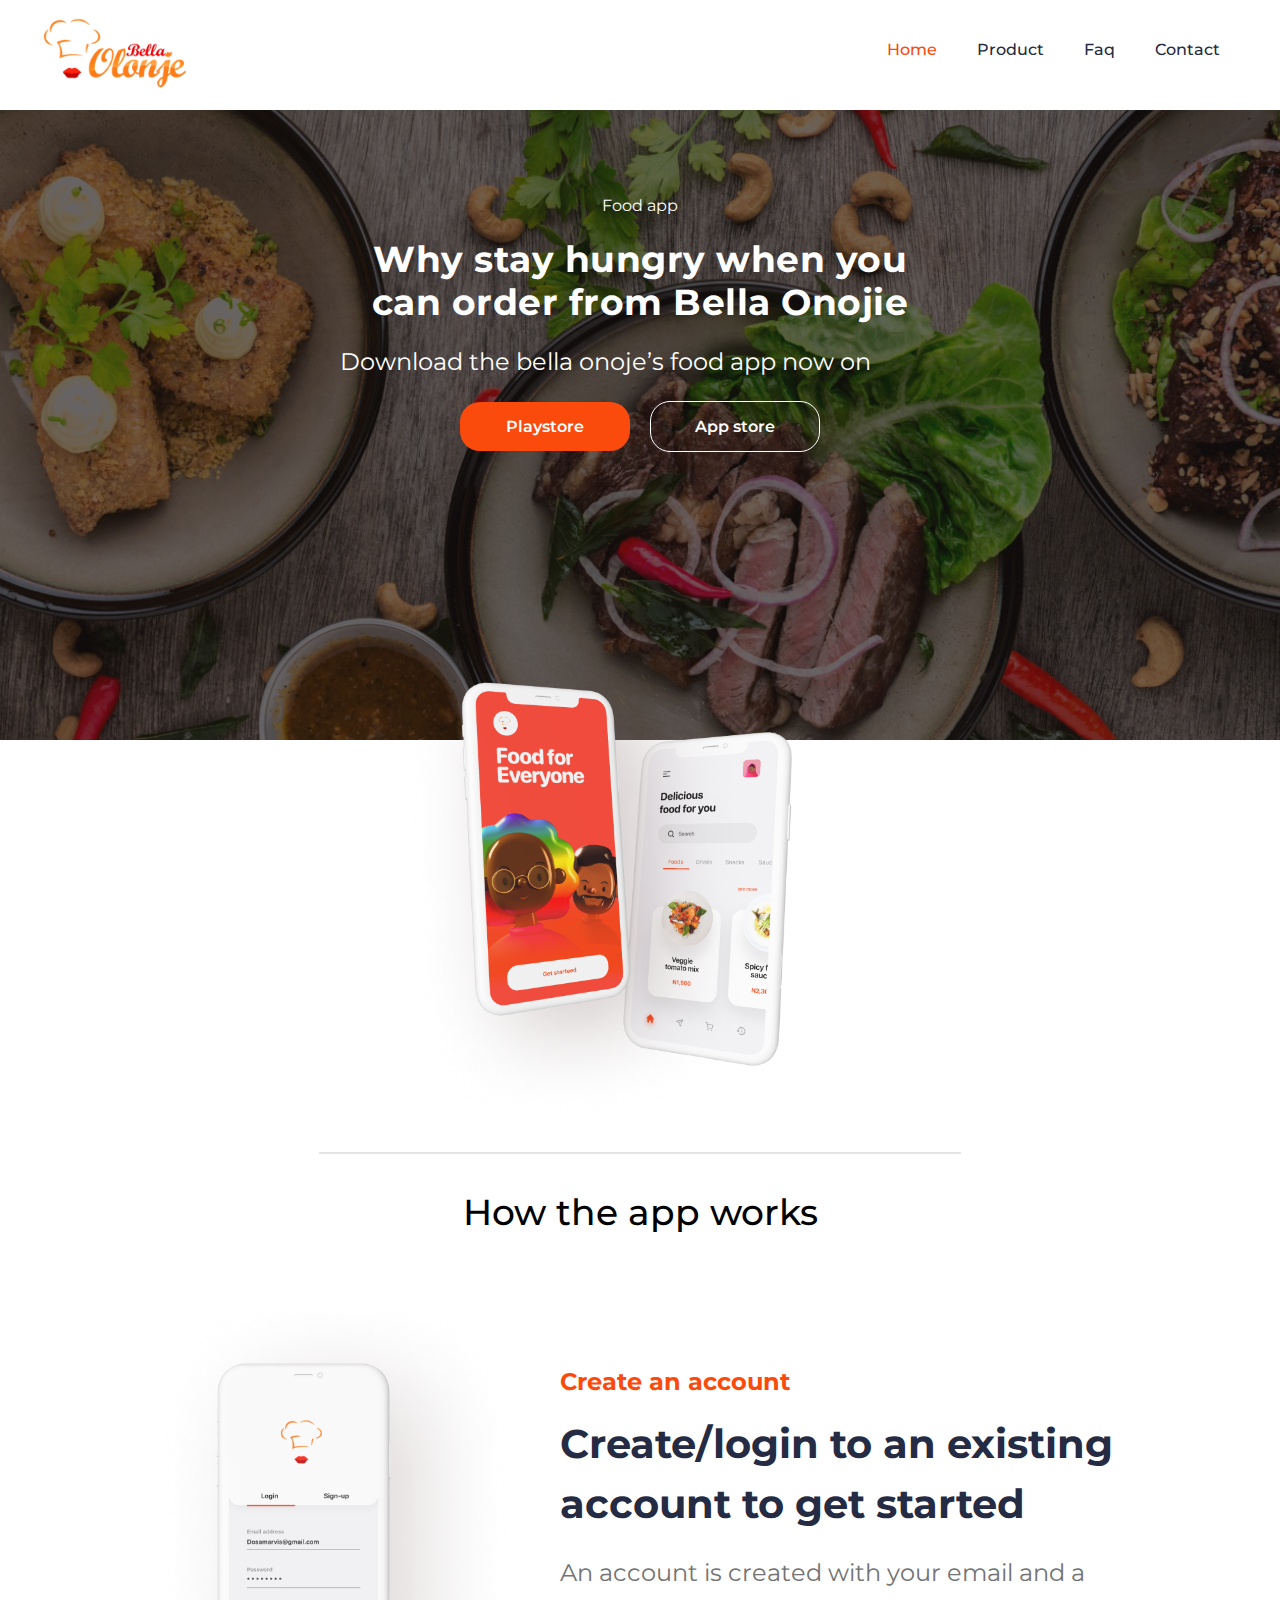
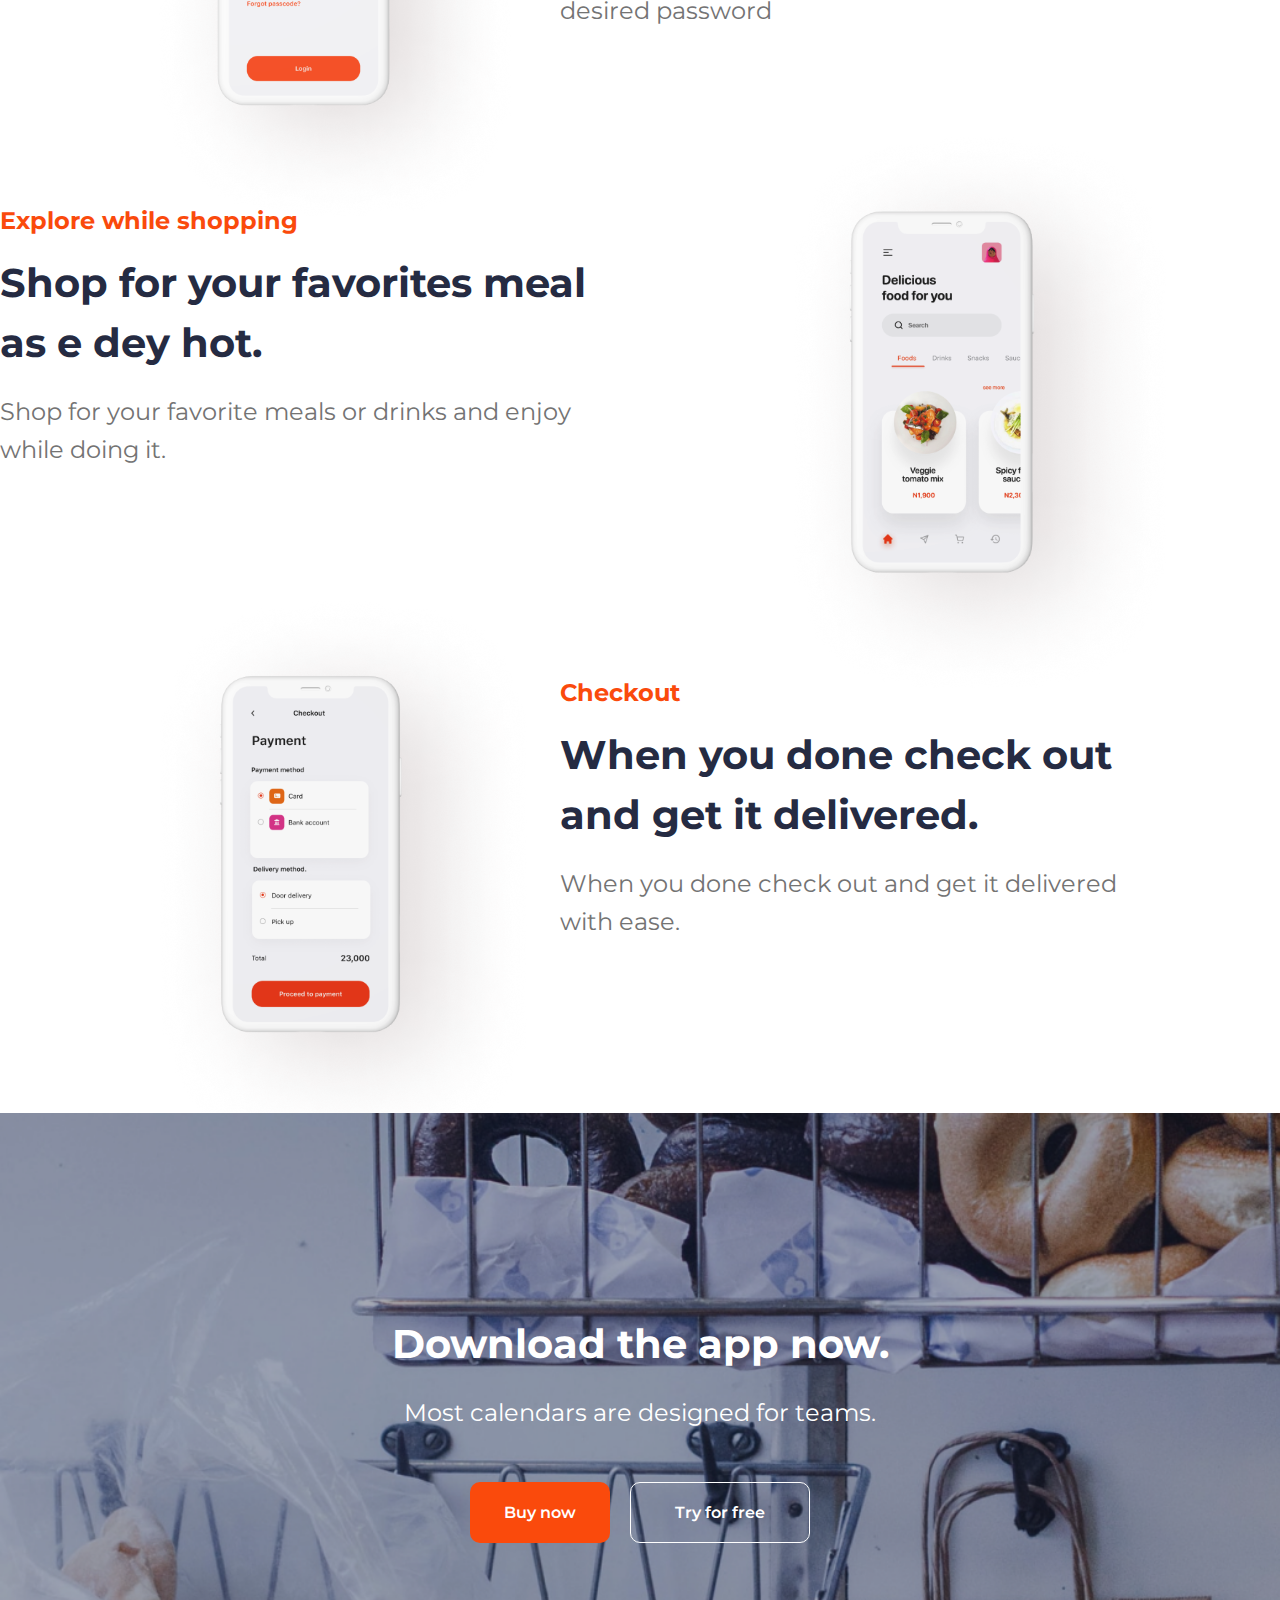
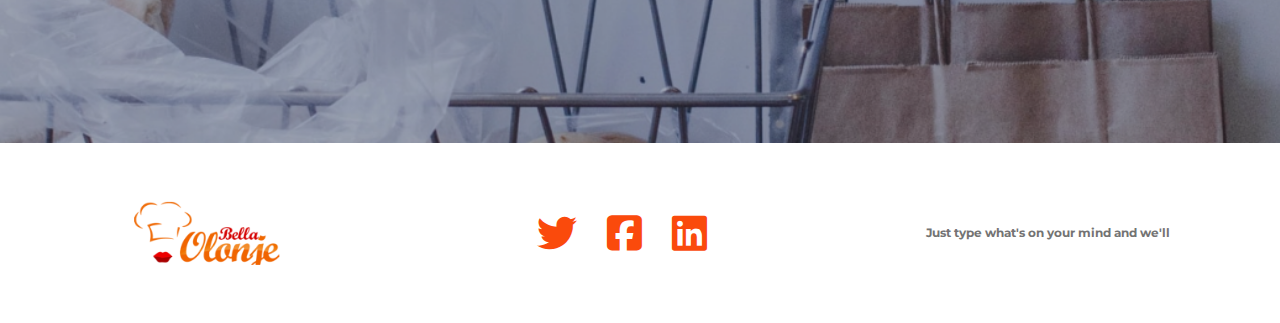
==== index.html @ cfc46d69 "added css and html" ====
<!DOCTYPE html>
<html lang="en">
  <head>
    <meta charset="UTF-8" />
    <meta name="viewport" content="width=device-width, initial-scale=1.0" />
    <title>Bella Onojie-Food for Everyone</title>
    <!-- Font link styles -->
    <link rel="preconnect" href="https://fonts.googleapis.com" />
    <link rel="preconnect" href="https://fonts.gstatic.com" crossorigin />
    <link
      href="https://fonts.googleapis.com/css2?family=Montserrat:ital,wght@0,100..900;1,100..900&family=Open+Sans:wght@300;400;500;600;700;800&display=swap"
      rel="stylesheet"
    />
    <!-- Icon link styles -->
    <link
      rel="stylesheet"
      href="https://cdnjs.cloudflare.com/ajax/libs/font-awesome/6.5.0/css/all.min.css"
    />
    <link rel="stylesheet" href="css/reset.css" />
    <link rel="stylesheet" href="css/main.css" />
  </head>

  <body>
    <div class="container">
      <header>
        <nav class="navbar">
          <img src="images/1_logo.png" alt="logo" class="header-logo" />
          <!-- add checkbox to show or hide the menu -->
          <!-- associated label toggles the checkbox's state -->
          <input type="checkbox" id="clickbox" />
          <label for="clickbox" class="menubtn">
            <i class="fa-solid fa-bars"></i>
          </label>

          <ul class="menu">
            <li><a class="active" href="index.html">Home</a></li>
            <li><a href="#">Product</a></li>
            <li><a href="#">Faq</a></li>
            <li><a href="#">Contact</a></li>
          </ul>
        </nav>
      </header>

      <main>
        <section class="banner-container">
          <div class="bannertext">
            <p class="size1">Food app</p>
            <h1>Why stay hungry when you can order from Bella Onojie</h1>
            <p class="size2">Download the bella onoje’s food app now on</p>
            <div class="button-mobile">
              <button type="button" class="style1">Playstore</button>
              <button type="button" class="style2">App store</button>
            </div>
          </div>
        </section>

        <div class="image-container">
          <img
            src="images/3_group-phone.png"
            alt="Two mobile phone photo showing app screen with get started and menu"
          />
          <!-- <img
            src="images/3_phone-right.png"
            alt="A mobile phone photo showing an app screen with menu"
            class="phoneright"
          /> -->
        </div>

        <hr class="custom-hr" />
        <section class="apps-introduction">
          <p class="size3">How the app works</p>

          <div class="main-content">
            <div class="main-text">
              <h2>Create an account</h2>
              <h3>Create/login to an existing account to get started</h3>
              <p class="size2">
                An account is created with your email and a desired password
              </p>
            </div>
            <div class="main-image">
              <img
                src="images/4_apps-login.png"
                alt="A mobile phone photo showing an login screen"
                class="apps-login"
              />
            </div>
          </div>

          <div class="main-content-1">
            <div class="main-text-1">
              <h2 class="right">Explore while shopping</h2>
              <h3 class="right">Shop for your favorites meal as e dey hot.</h3>
              <p class="size2 right">
                Shop for your favorite meals or drinks and enjoy while doing it.
              </p>
            </div>
            <div class="main-image-1">
              <img
                src="images/5_apps-menu.png"
                alt="A mobile phone photo showing an menu page"
                class="apps-menu"
              />
            </div>
          </div>

          <div class="main-content">
            <div class="main-text">
              <h2>Checkout</h2>
              <h3>When you done check out and get it delivered.</h3>
              <p class="size2">
                When you done check out and get it delivered with ease.
              </p>
            </div>

            <div class="main-image">
              <img
                src="images/6_apps-payment.png"
                alt="A mobile phone photo showing an payment page"
                class="apps-payment"
              />
            </div>
          </div>
        </section>

        <section class="download-apps">
          <div class="download-apps">
            <h3 class="whitefont">Download the app now.</h3>
            <p class="greyfont">Most calendars are designed for teams.</p>

            <div class="button-align">
              <button type="button" class="style3">Buy now</button>
              <button type="button" class="style4">Try for free</button>
            </div>
          </div>
        </section>
      </main>

      <footer class="footer">
        <img
          src="images/8_footer-logo.png"
          alt="footer logo"
          class="footer-logo"
        />
        <div class="icons">
          <i class="fa-brands fa-twitter media-icon"></i>
          <i class="fa-brands fa-square-facebook media-icon"></i>
          <i class="fa-brands fa-linkedin media-icon"></i>
        </div>
        <p class="footertext">Just type what's on your mind and we'll</p>
      </footer>
    </div>
  </body>
</html>
---- css/main.css ----
/*** Global style ***/
.container {
    max-width: 1440px;
    font-family: "Montserrat", sans-serif;
    font-size: 12px;
    margin: auto;
    color: #737373;
}

/* align text and image to center */
p, h1, h2, h3 {
    text-align: center;
}

.apps-login, .apps-menu, .apps-payment {
    display: block;
    margin-top: -5rem;
    margin-bottom: -3rem;
    margin-left: auto;
    margin-right: auto;
    padding-left: 40px;
  }

.header-logo {
    max-width: auto; 
    padding: 20px;
    height: 5rem;
}

/* butter on hover */
.style1:hover,
.style2:hover,
.style3:hover,
.style4:hover {
    background-color: rgb(2, 68, 0);
    transform: scale(1.1) ;
}

/*** style navigation bar ***/
/* hide the menu and display only the menu icon */
nav ul {
    position: fixed;
    top: 120px;
    left: -100%;
    height: 100vh;
    width: 100%;
    display: block;
    text-align: center;
    background:white;
    transition: all 0.2s ease;
  }

nav ul li {
    margin: 40px 0;
  }

nav ul li a {
    font-size: 16px;
    display: block;
    text-decoration: none;
    font-weight: 500;
    color:#252B42;
  }

nav ul li a:hover, 
nav ul li a.active {
color: #FA4A0C;
}

/* scroll the menu out */
#clickbox:checked ~ ul {
    left: 0%;
}

/* change menubtn style to 'X' */
#clickbox:checked ~ .menubtn i:before {
    content: "\f00d";
}

/* menubtn position */
.navbar {
    display: flex;
    justify-content: space-between;
    align-items: center;
    margin-top: 10px;
    margin-right: 20px;
    margin-bottom: 20px;
}

nav .menubtn i {
    display:block;
    color:#737373;
    font-size: 22px;
    cursor: pointer;
  }

#clickbox {
    display:none;
  }

/*** style font ***/
.size1 {
    font-size:16px;
    line-height: 24px;
    padding:20px;
}

.size2 {
    font-size: 24px;
    padding: 20px;
    line-height: 38px;
}

.size3 {
    font-size: 36px;
    color: rgba(0, 0, 0, 1);
    font-weight: 500;
    padding-bottom: 120px;
}

h1 {
    font-size: 36px;
    font-weight: bold;
    line-height: 42.5px;
    color: #252B42;
}


h2 {
    color: #FA4A0C; 
    font-size: 24px;
    font-weight: bold;
    padding: 20px;
}

h3 {
    font-size: 40px;
    font-weight: bold;
    line-height: 60px;
    color: #252B42;

}

/*** style banner button ***/
.style1 {
    background-color: #FA4A0C;
    color: white;
    font-weight: 600;
    border-radius: 20px;
    border: none;
    font-family: "Montserrat";
    font-size: 16px;
    padding:15px 20px;
    width:170px;
}

.style2 {
    background-color: transparent;
    color: #FA4A0C;
    font-weight: 600;
    border-radius: 20px;
    border: 1px solid #FA4A0C;
    font-family: "Montserrat";
    font-size: 16px;
    padding:15px 20px;
    width:170px;
}

.button-mobile {
    display:flex;
    flex-direction: column;
    gap: 10px 0px;
    align-items: center;
}

/* position group image and overlap */
.image-container {
    display: flex;
    justify-content: center;
    margin-top: -5rem;
    margin-left: -3rem;
    max-width: 100%;
  } 

/* custom horizontal rule */
.custom-hr {
    border: 1px solid rgba(228, 228, 228, 1);
    margin-bottom: 40px;
}

/*** style download-apps section ***/
.download-apps {
    background-color: rgba(37, 43, 66, 1);
    height: 550px;
    display: flex;
    flex-direction: column;
    justify-content: center;
    align-items: center;

}

.whitefont {
    font-size: 40px;
    color: white;
    margin: 60px 40px 0px 40px;
}

.greyfont {
    color:rgba(189, 189, 189, 1);
    font-size: 24px;
    line-height: 38px;
    margin: 40px 50px 40px 50px;
}

/* style button in download-apps section */
.style3 {
    background-color: #FA4A0C;
    color: white;
    font-weight: 600;
    border-radius: 10px;
    border: none;
    font-family: "Montserrat";
    font-size: 16px;
    padding: 20px 10px;
    width:140px;
}

.style4 {
    background-color: transparent;
    color: white;
    font-weight: 600;
    border-radius: 10px;
    border: 1px solid white;
    font-family: "Montserrat";
    font-size: 16px;
    padding:20px 20px;
    width:180px;
}

.button-align {
    display: flex;
    justify-content: center;
    gap:20px;
}

/*** style footer ***/
footer {
    height: 120px;
}

.footer-logo {
    display: none;
}

.media-icon {
    color:#FA4A0C; 
    font-size: 40px;
    text-align: center;
}

.icons {
    display: flex;
    justify-content: center;
    gap:30px;
    margin: 80px 0 20px 0;
}

.footertext {
    font-weight: bold;
}

/***********************************************************/
/*** iPad & Desktop style - 820px above***/
@media screen and (min-width: 415px) {

/* style the navigation menu */
nav {
    height: 80px;
    display: flex;
    align-items: center;
    justify-content: space-between;
    padding: 0px 20px 0px 20px; 
}

/* override value in mobile version */
nav ul {
    position: static; 
    top: auto; 
    left: auto; 
    height: auto; 
    width: auto;
    display: flex;
    list-style:none;
    align-items: center;
}
  
nav ul li a {
    color:#252B42;
    text-decoration: none;
    font-size: 16px;
    font-weight: 500; 
    padding: 0px 20px;
}
  
nav ul li a:hover, 
nav ul li a.active {
    color: #FA4A0C;
}

/* hide menu icon in ipad & desktop */
nav .menubtn i {
    display:none;
}
  
#clickbox {
    display:none;
}

/*** style banner-section ***/
/* add banner */
.banner-container {
    background: url(../images/2_header-banner.png);
    background-size: cover;
    position: relative;
    width:100%;
    height: 70vh;
    color: white;
    display: flex;
    flex-direction: column;
    justify-content: center;
    align-items: center;
    z-index: 1;
}

/* change font color */
.banner-container h1 {
    color: white;
    max-width: 600px;
    letter-spacing:0.5px;
}

.style2 {
    color: white;
    border: 1px solid white;
}

/* rise banner text */
.bannertext{
    position: absolute;
    top:4rem;
}

/* change button position */
.button-mobile {
    display: flex;
    flex-direction: row;
    justify-content: center;
    gap:20px;
}

/*** rise image-container to overlap the banner ***/
.image-container {
    margin-top:-10rem;
    position: relative;
    z-index:99;
}

.custom-hr {
    width:50%
}

/*** style main-content ***/
/* style the 1st & 3rd part of main content */
.main-content {
    display: grid;
    grid-template-columns: 1fr 1fr;
    grid-template-areas:
    'image text'
}

.main-text{
    grid-area: text;
    margin-left:-5rem;
}

.main-image {
    grid-area: image;
}

.size2 {
    padding-left: 0px;
    text-align: left;
    max-width: 600px;;
}

h2, h3 {
    text-align: left;
    padding-left: 0px;
    max-width: 600px;;
}

/* style the 2nd part of main content */
.main-content-1 {
    display: grid;
    grid-template-columns: 1fr 1fr;
    grid-template-areas:
    'text image'
}

.main-text-1{
    grid-area: text;
    margin-right:-5rem;
}

.main-image-1 {
    grid-area: image;
}

/*** style download-apps section ***/
/* add section background */
.download-apps {
    background: url(../images/7_footer-banner.png);
    background-size: cover;
    position: relative;
    width:100%;
    height: 70vh;
    color: white;
    display: flex;
    flex-direction: column;
    justify-content: center;
    align-items: center;
}

/* adjust position and color */
.whitefont {
    margin: 0px 40px 0px 40px;
}

.greyfont {
    color:white;
    margin: 20px 50px 50px 50px;
}

/*** style footer ***/
/* show logo */
.footer-logo {
    display: block;
    padding: 0px 20px 0px 20px;
    height: 4rem;

}

.footer {
    height:180px;
    display: flex;
    flex-direction: row;
    justify-content: space-around;
    align-items: center;
}

.icons {
    margin: 0;
}

}
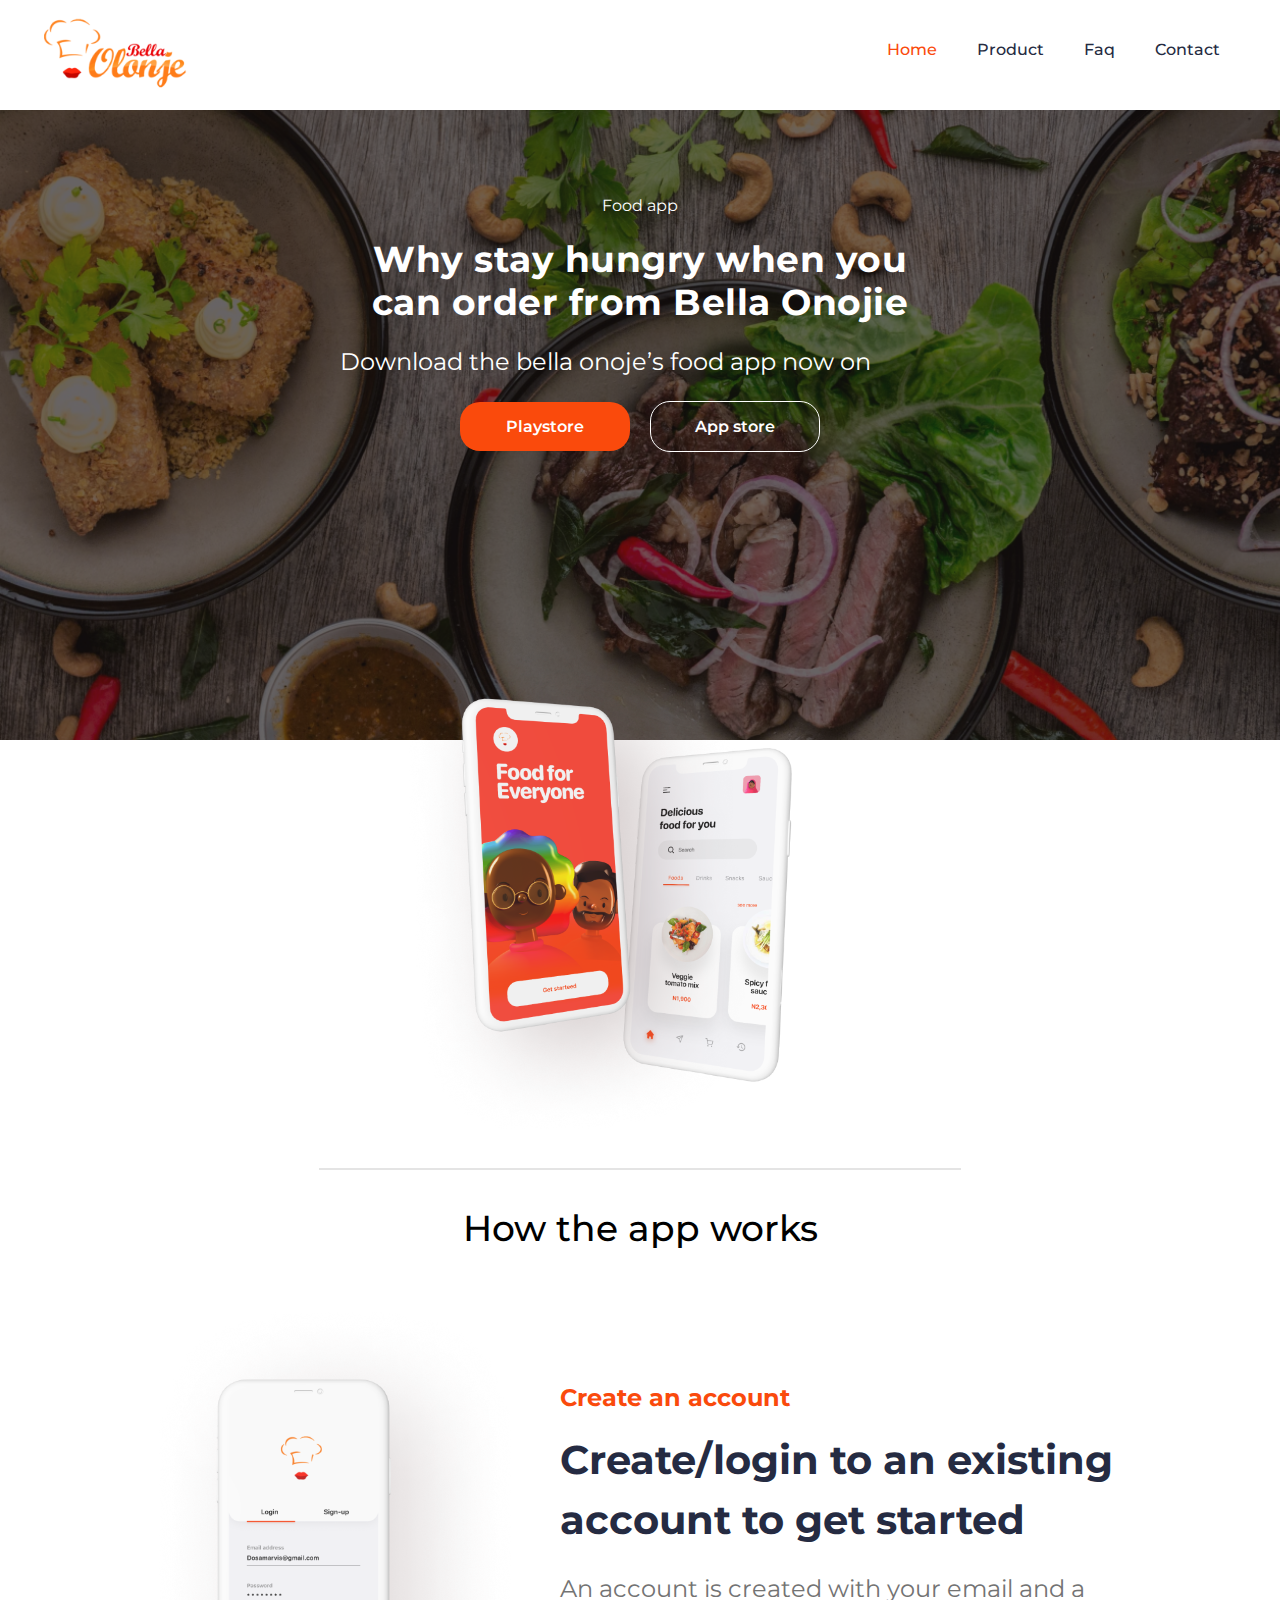
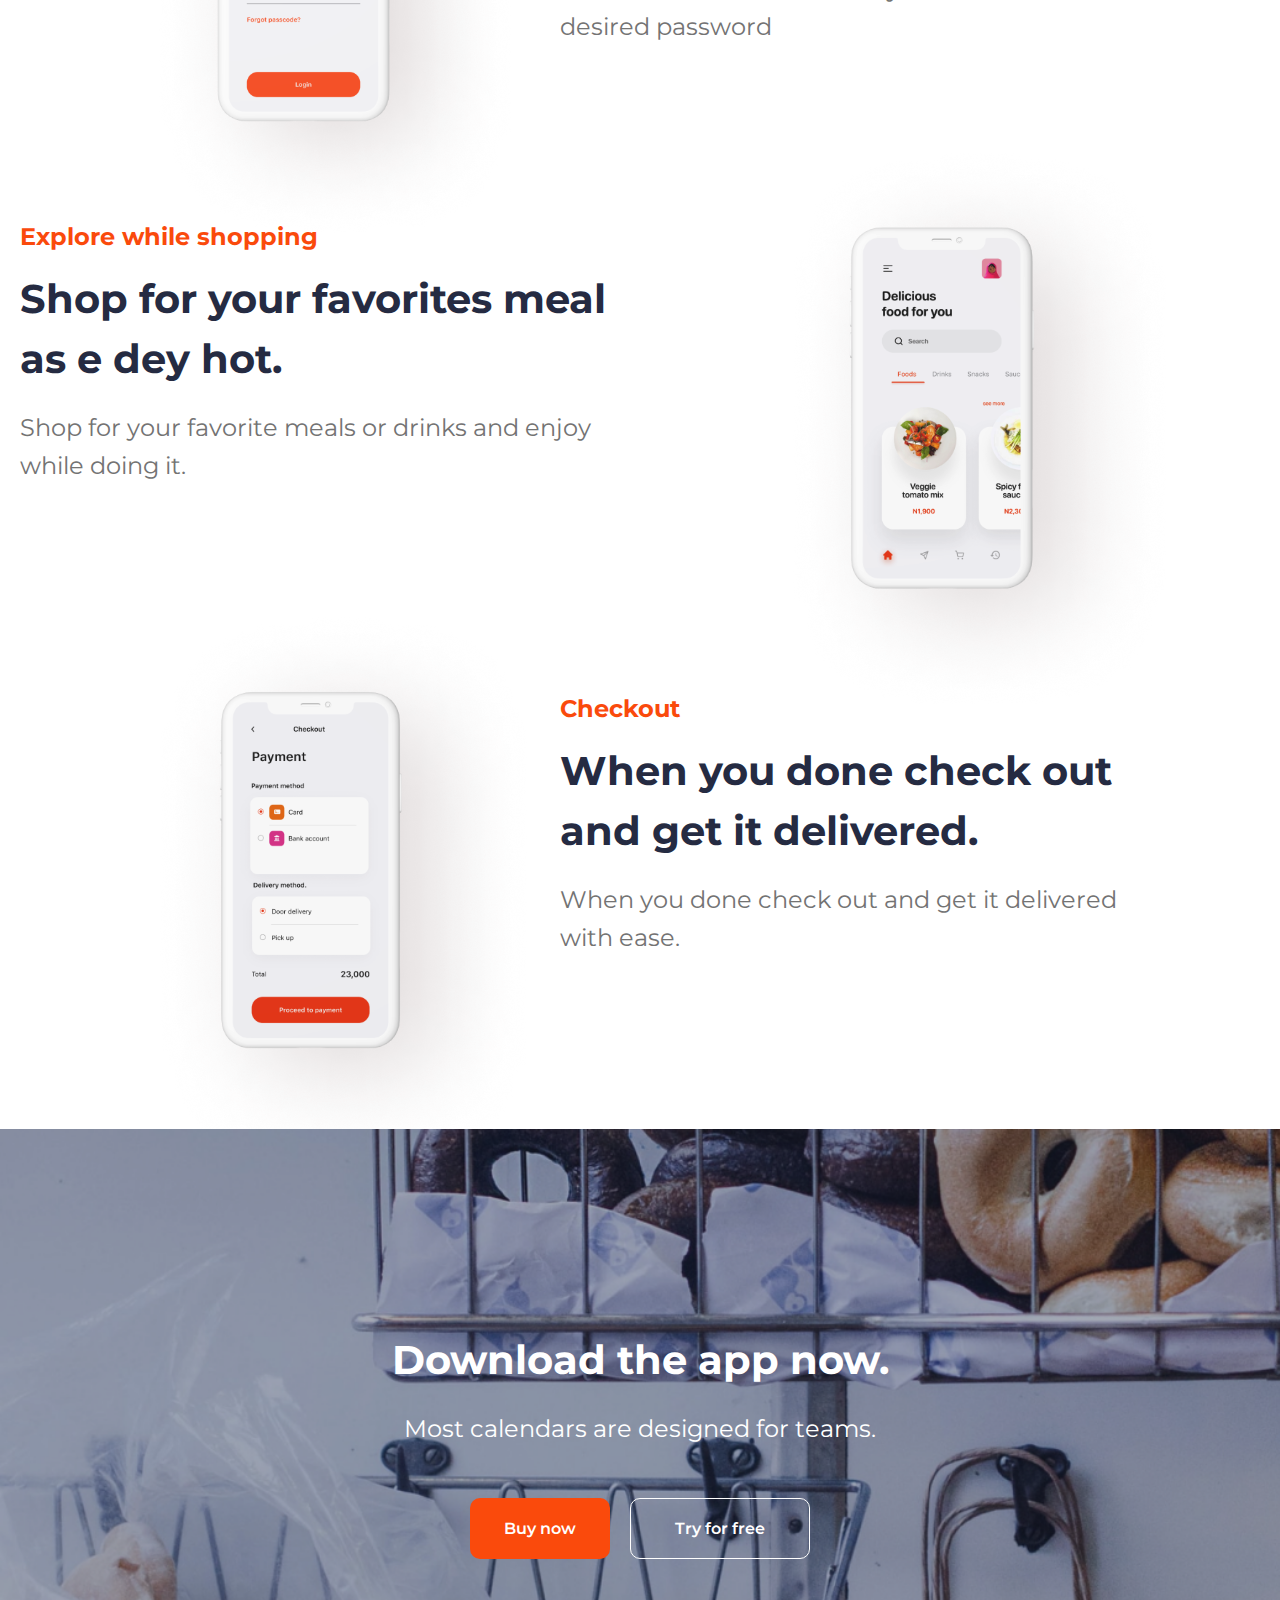
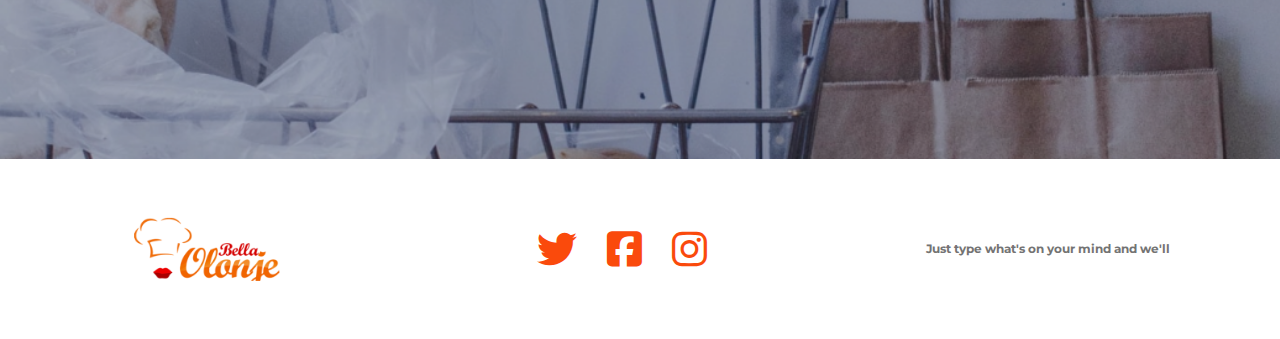
==== commit d49495d9: "added changes" ====
--- a/index.html
+++ b/index.html
@@ -34,14 +34,15 @@
 
           <ul class="menu">
             <li><a class="active" href="index.html">Home</a></li>
-            <li><a href="#">Product</a></li>
+            <li><a href="product.html">Product</a></li>
             <li><a href="#">Faq</a></li>
-            <li><a href="#">Contact</a></li>
+            <li><a href="contact.html">Contact</a></li>
           </ul>
         </nav>
       </header>
 
       <main>
+        <!-- section 1 - banner container -->
         <section class="banner-container">
           <div class="bannertext">
             <p class="size1">Food app</p>
@@ -57,7 +58,7 @@
         <div class="image-container">
           <img
             src="images/3_group-phone.png"
-            alt="Two mobile phone photo showing app screen with get started and menu"
+            alt="Two mobile apps screen with get started and menu pages"
           />
           <!-- <img
             src="images/3_phone-right.png"
@@ -67,6 +68,7 @@
         </div>
 
         <hr class="custom-hr" />
+        <!-- section 2 - apps introduction -->
         <section class="apps-introduction">
           <p class="size3">How the app works</p>
 
@@ -81,7 +83,7 @@
             <div class="main-image">
               <img
                 src="images/4_apps-login.png"
-                alt="A mobile phone photo showing an login screen"
+                alt="A mobile apps screen with login screen"
                 class="apps-login"
               />
             </div>
@@ -98,7 +100,7 @@
             <div class="main-image-1">
               <img
                 src="images/5_apps-menu.png"
-                alt="A mobile phone photo showing an menu page"
+                alt="A mobile apps screen with menu page"
                 class="apps-menu"
               />
             </div>
@@ -116,13 +118,14 @@
             <div class="main-image">
               <img
                 src="images/6_apps-payment.png"
-                alt="A mobile phone photo showing an payment page"
+                alt="A mobile apps screen with payment page"
                 class="apps-payment"
               />
             </div>
           </div>
         </section>
 
+        <!-- section 3 - download apps -->
         <section class="download-apps">
           <div class="download-apps">
             <h3 class="whitefont">Download the app now.</h3>
@@ -145,7 +148,7 @@
         <div class="icons">
           <i class="fa-brands fa-twitter media-icon"></i>
           <i class="fa-brands fa-square-facebook media-icon"></i>
-          <i class="fa-brands fa-linkedin media-icon"></i>
+          <i class="fa-brands fa-instagram media-icon"></i>
         </div>
         <p class="footertext">Just type what's on your mind and we'll</p>
       </footer>
--- a/css/main.css
+++ b/css/main.css
@@ -22,7 +22,7 @@
   }
 
 .header-logo {
-    max-width: auto; 
+    max-width: 100%; 
     padding: 20px;
     height: 5rem;
 }
@@ -269,8 +269,11 @@
     font-weight: bold;
 }
 
-/***********************************************************/
+
+
+/**********************************************************************/
 /*** iPad & Desktop style - 820px above***/
+/**********************************************************************/
 @media screen and (min-width: 415px) {
 
 /* style the navigation menu */
@@ -360,7 +363,7 @@
 
 /*** rise image-container to overlap the banner ***/
 .image-container {
-    margin-top:-10rem;
+    margin-top:-9rem;
     position: relative;
     z-index:99;
 }
@@ -410,11 +413,15 @@
 .main-text-1{
     grid-area: text;
     margin-right:-5rem;
+    padding-left: 20px;
 }
 
 .main-image-1 {
     grid-area: image;
 }
+
+
+
 
 /*** style download-apps section ***/
 /* add section background */
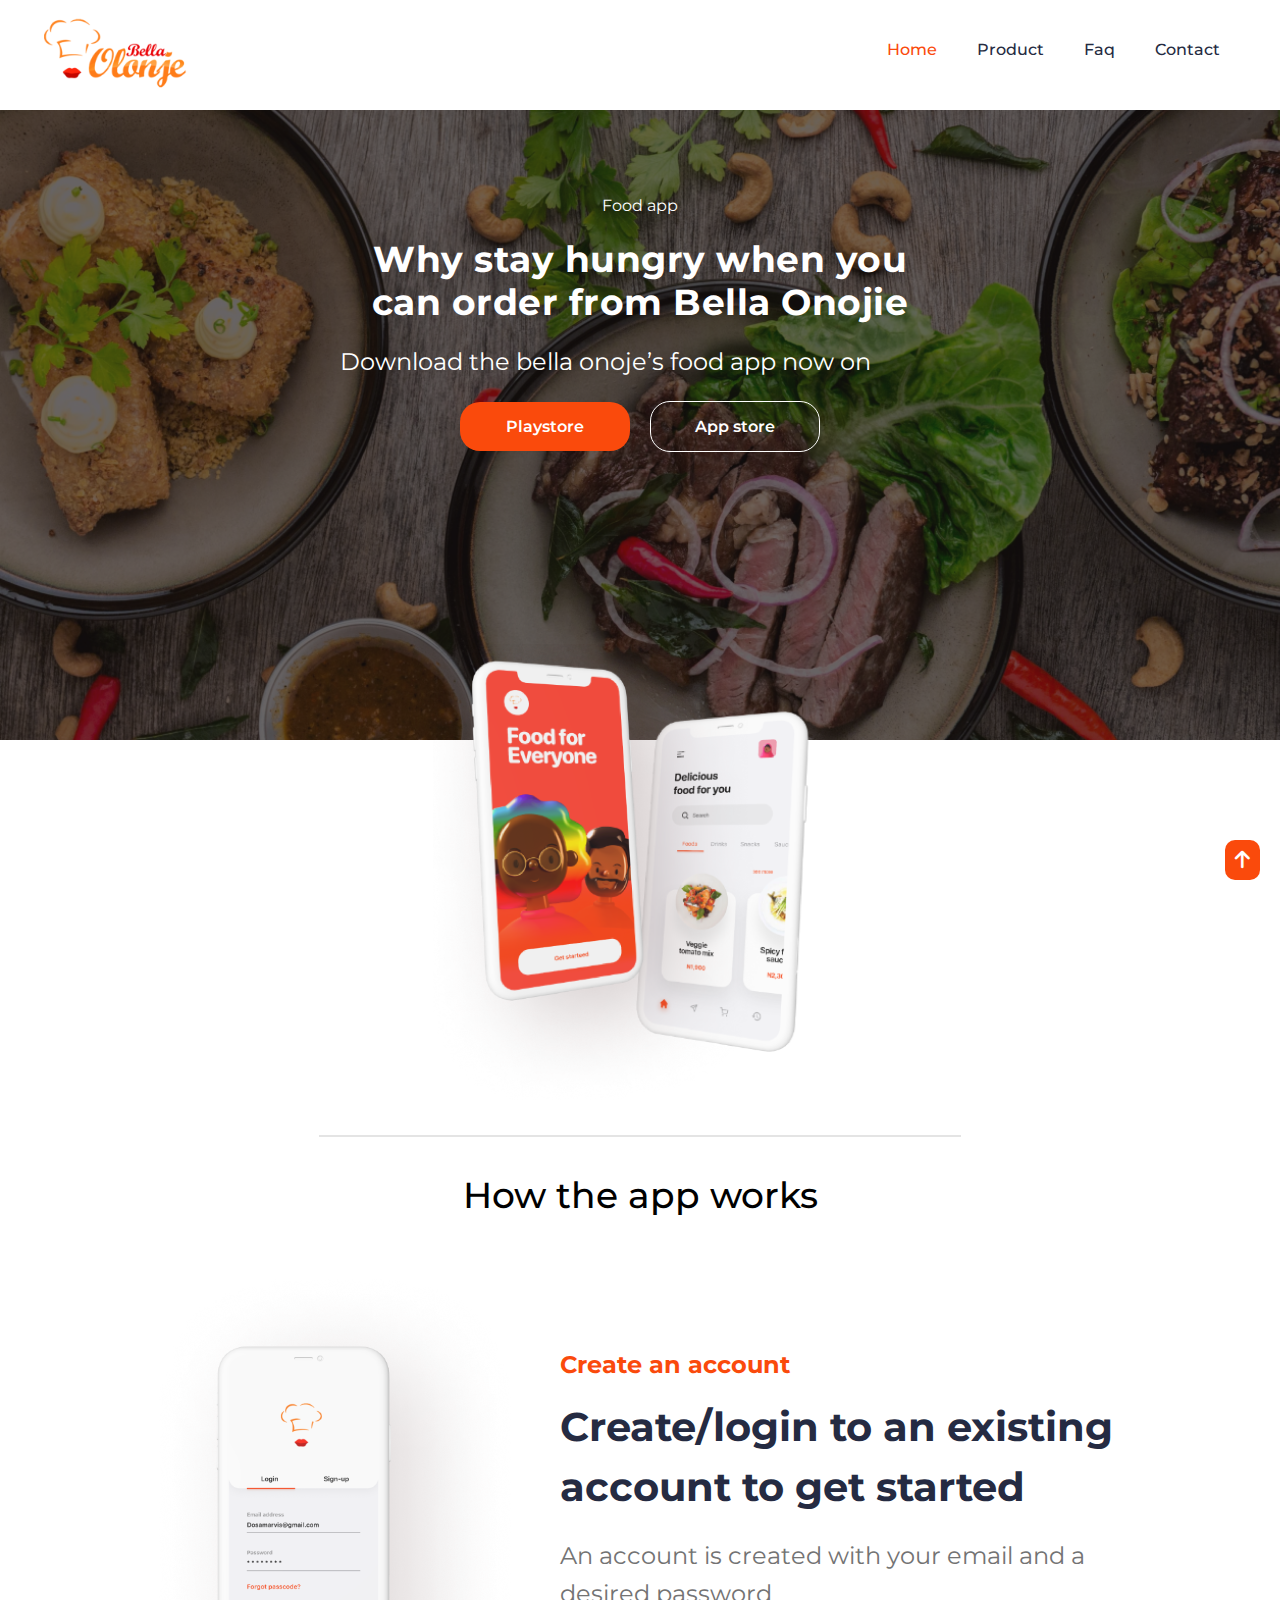
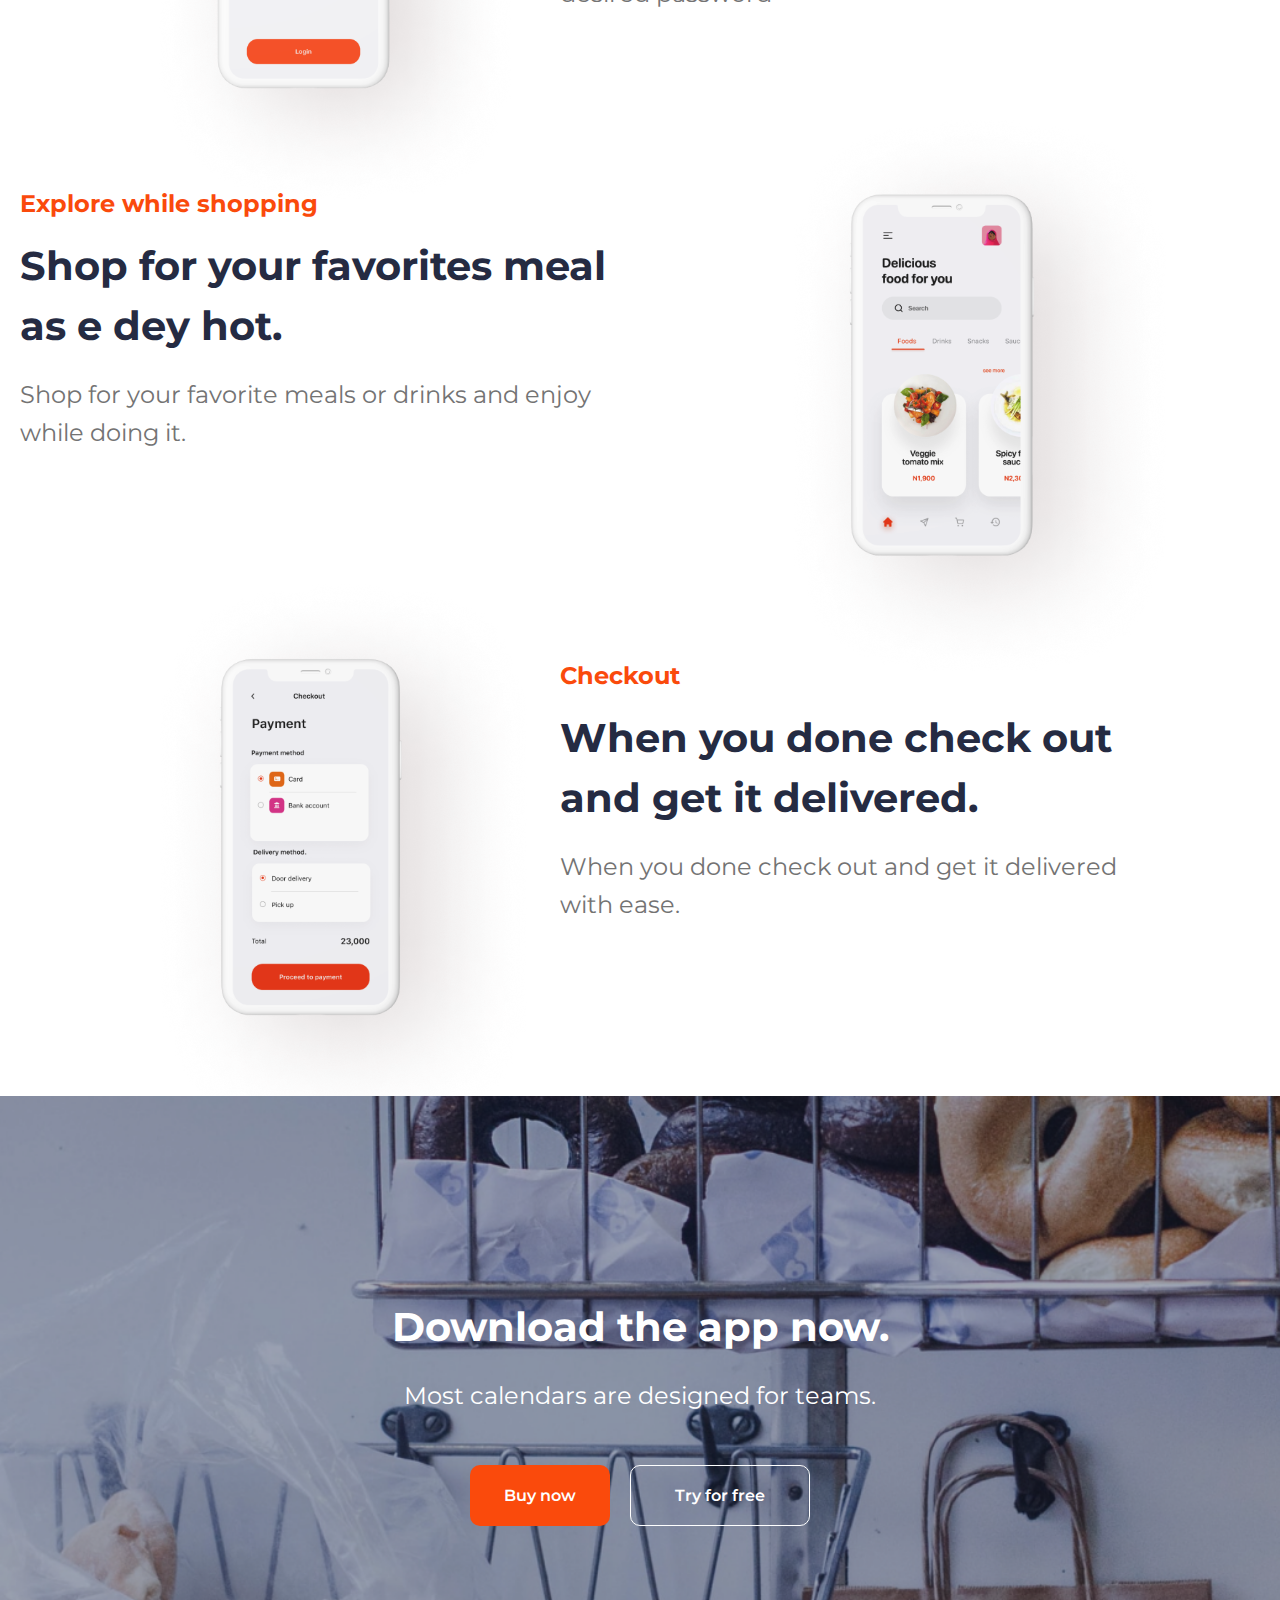
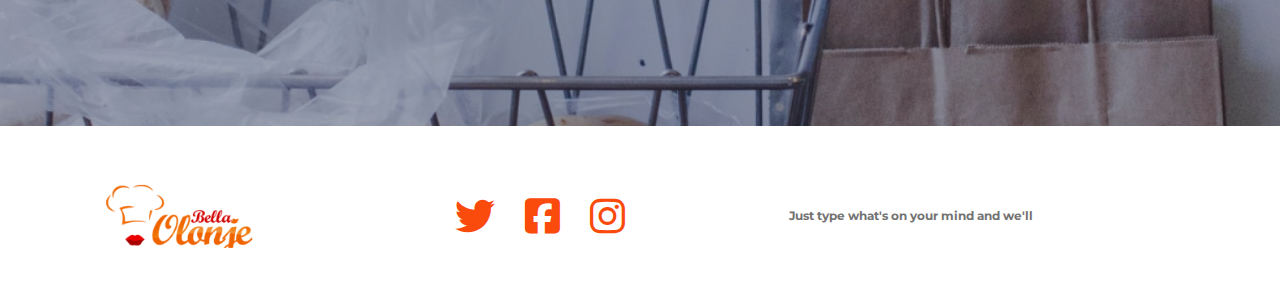
==== commit 78396783: "added skip-links" ====
--- a/index.html
+++ b/index.html
@@ -21,10 +21,20 @@
   </head>
 
   <body>
-    <div class="container">
-      <header>
-        <nav class="navbar">
-          <img src="images/1_logo.png" alt="logo" class="header-logo" />
+    <div class="container" id="top">
+      <!-- add skip link -->
+      <ul role="list" class="skip-links">
+        <li><a href="#main-nav">Skip to main nav</a></li>
+        <li><a href="#main-content">Skip to main content</a></li>
+      </ul>
+      <header role="banner">
+        <nav role="navigation" class="navbar" id="main-nav">
+          <img
+            role="img"
+            src="images/1_logo.png"
+            alt="logo"
+            class="header-logo"
+          />
           <!-- add checkbox to show or hide the menu -->
           <!-- associated label toggles the checkbox's state -->
           <input type="checkbox" id="clickbox" />
@@ -32,7 +42,7 @@
             <i class="fa-solid fa-bars"></i>
           </label>
 
-          <ul class="menu">
+          <ul role="menubar" class="menu">
             <li><a class="active" href="index.html">Home</a></li>
             <li><a href="product.html">Product</a></li>
             <li><a href="#">Faq</a></li>
@@ -41,22 +51,29 @@
         </nav>
       </header>
 
-      <main>
+      <main role="main" id="main-content">
         <!-- section 1 - banner container -->
-        <section class="banner-container">
+        <section role="region" class="banner-container">
           <div class="bannertext">
             <p class="size1">Food app</p>
-            <h1>Why stay hungry when you can order from Bella Onojie</h1>
+            <h1 role="heading" aria-level="1">
+              Why stay hungry when you can order from Bella Onojie
+            </h1>
             <p class="size2">Download the bella onoje’s food app now on</p>
             <div class="button-mobile">
-              <button type="button" class="style1">Playstore</button>
-              <button type="button" class="style2">App store</button>
+              <button type="button" class="style1" role="button">
+                Playstore
+              </button>
+              <button type="button" class="style2" role="button">
+                App store
+              </button>
             </div>
           </div>
         </section>
 
         <div class="image-container">
           <img
+            role="img"
             src="images/3_group-phone.png"
             alt="Two mobile apps screen with get started and menu pages"
           />
@@ -69,19 +86,22 @@
 
         <hr class="custom-hr" />
         <!-- section 2 - apps introduction -->
-        <section class="apps-introduction">
+        <section role="complementary" class="apps-introduction">
           <p class="size3">How the app works</p>
 
           <div class="main-content">
             <div class="main-text">
-              <h2>Create an account</h2>
-              <h3>Create/login to an existing account to get started</h3>
+              <h2 role="heading" aria-level="2">Create an account</h2>
+              <h3 role="heading" aria-level="3">
+                Create/login to an existing account to get started
+              </h3>
               <p class="size2">
                 An account is created with your email and a desired password
               </p>
             </div>
             <div class="main-image">
               <img
+                role="img"
                 src="images/4_apps-login.png"
                 alt="A mobile apps screen with login screen"
                 class="apps-login"
@@ -91,14 +111,19 @@
 
           <div class="main-content-1">
             <div class="main-text-1">
-              <h2 class="right">Explore while shopping</h2>
-              <h3 class="right">Shop for your favorites meal as e dey hot.</h3>
+              <h2 role="heading" aria-level="2" class="right">
+                Explore while shopping
+              </h2>
+              <h3 role="heading" aria-level="3" class="right">
+                Shop for your favorites meal as e dey hot.
+              </h3>
               <p class="size2 right">
                 Shop for your favorite meals or drinks and enjoy while doing it.
               </p>
             </div>
             <div class="main-image-1">
               <img
+                role="img"
                 src="images/5_apps-menu.png"
                 alt="A mobile apps screen with menu page"
                 class="apps-menu"
@@ -108,8 +133,10 @@
 
           <div class="main-content">
             <div class="main-text">
-              <h2>Checkout</h2>
-              <h3>When you done check out and get it delivered.</h3>
+              <h2 role="heading" aria-level="2">Checkout</h2>
+              <h3 role="heading" aria-level="3">
+                When you done check out and get it delivered.
+              </h3>
               <p class="size2">
                 When you done check out and get it delivered with ease.
               </p>
@@ -117,6 +144,7 @@
 
             <div class="main-image">
               <img
+                role="img"
                 src="images/6_apps-payment.png"
                 alt="A mobile apps screen with payment page"
                 class="apps-payment"
@@ -126,21 +154,26 @@
         </section>
 
         <!-- section 3 - download apps -->
-        <section class="download-apps">
+        <section role="complementary" class="download-apps">
           <div class="download-apps">
             <h3 class="whitefont">Download the app now.</h3>
             <p class="greyfont">Most calendars are designed for teams.</p>
 
             <div class="button-align">
-              <button type="button" class="style3">Buy now</button>
-              <button type="button" class="style4">Try for free</button>
+              <button type="button" class="style3" role="button">
+                Buy now
+              </button>
+              <button type="button" class="style4" role="button">
+                Try for free
+              </button>
             </div>
           </div>
         </section>
       </main>
 
-      <footer class="footer">
+      <footer role="contentinfo" class="footer">
         <img
+          role="img"
           src="images/8_footer-logo.png"
           alt="footer logo"
           class="footer-logo"
@@ -151,6 +184,7 @@
           <i class="fa-brands fa-instagram media-icon"></i>
         </div>
         <p class="footertext">Just type what's on your mind and we'll</p>
+        <a href="#top"><i class="fa-solid fa-arrow-up"></i></a>
       </footer>
     </div>
   </body>
--- a/css/main.css
+++ b/css/main.css
@@ -6,6 +6,42 @@
     margin: auto;
     color: #737373;
 }
+
+/* Fix contrast */
+
+a:focus{
+    outline: 5px solid black;
+  }
+   
+button:focus {
+    outline: 5px solid white;
+  }
+
+textarea:focus, input:focus {
+    outline: 3px solid blue;
+}
+
+/* style skip links */
+.skip-links{
+    list-style: none;
+    margin: 0;
+    padding: 0;
+  }
+
+  .skip-links a{
+    position: absolute;
+    top: -5em;
+    background-color: #FA4A0C;
+    color:white;
+    padding: 1em 1em;
+    font-weight: bold;
+    font-size: 16px;
+  }
+  
+  .skip-links a:focus{
+    top: 0;
+  }
+
 
 /* align text and image to center */
 p, h1, h2, h3 {
@@ -166,6 +202,11 @@
     width:170px;
 }
 
+.style2:hover {
+    color: white;
+    border: 1px solid white;
+}
+
 .button-mobile {
     display:flex;
     flex-direction: column;
@@ -177,8 +218,9 @@
 .image-container {
     display: flex;
     justify-content: center;
-    margin-top: -5rem;
-    margin-left: -3rem;
+    margin-top: 0;
+    /* margin-top: -6rem*/
+    /* margin-left: -3rem; */
     max-width: 100%;
   } 
 
@@ -256,6 +298,7 @@
     color:#FA4A0C; 
     font-size: 40px;
     text-align: center;
+    cursor: pointer;
 }
 
 .icons {
@@ -269,6 +312,23 @@
     font-weight: bold;
 }
 
+/* style back to top logo */
+.fa-arrow-up {
+    position: fixed;
+    bottom: 20px; 
+    right: 20px; 
+    color: white;
+    font-size: 20px;
+
+    background-color:#FA4A0C;
+    padding: 10px;
+    border-radius: 10px; 
+    cursor: pointer;
+}
+
+.fa-arrow-up:hover {
+    transform: scale(1.2);
+}
 
 
 /**********************************************************************/
@@ -363,7 +423,7 @@
 
 /*** rise image-container to overlap the banner ***/
 .image-container {
-    margin-top:-9rem;
+    margin-top:-6rem;
     position: relative;
     z-index:99;
 }
@@ -470,3 +530,4 @@
 }
 
 }    
+
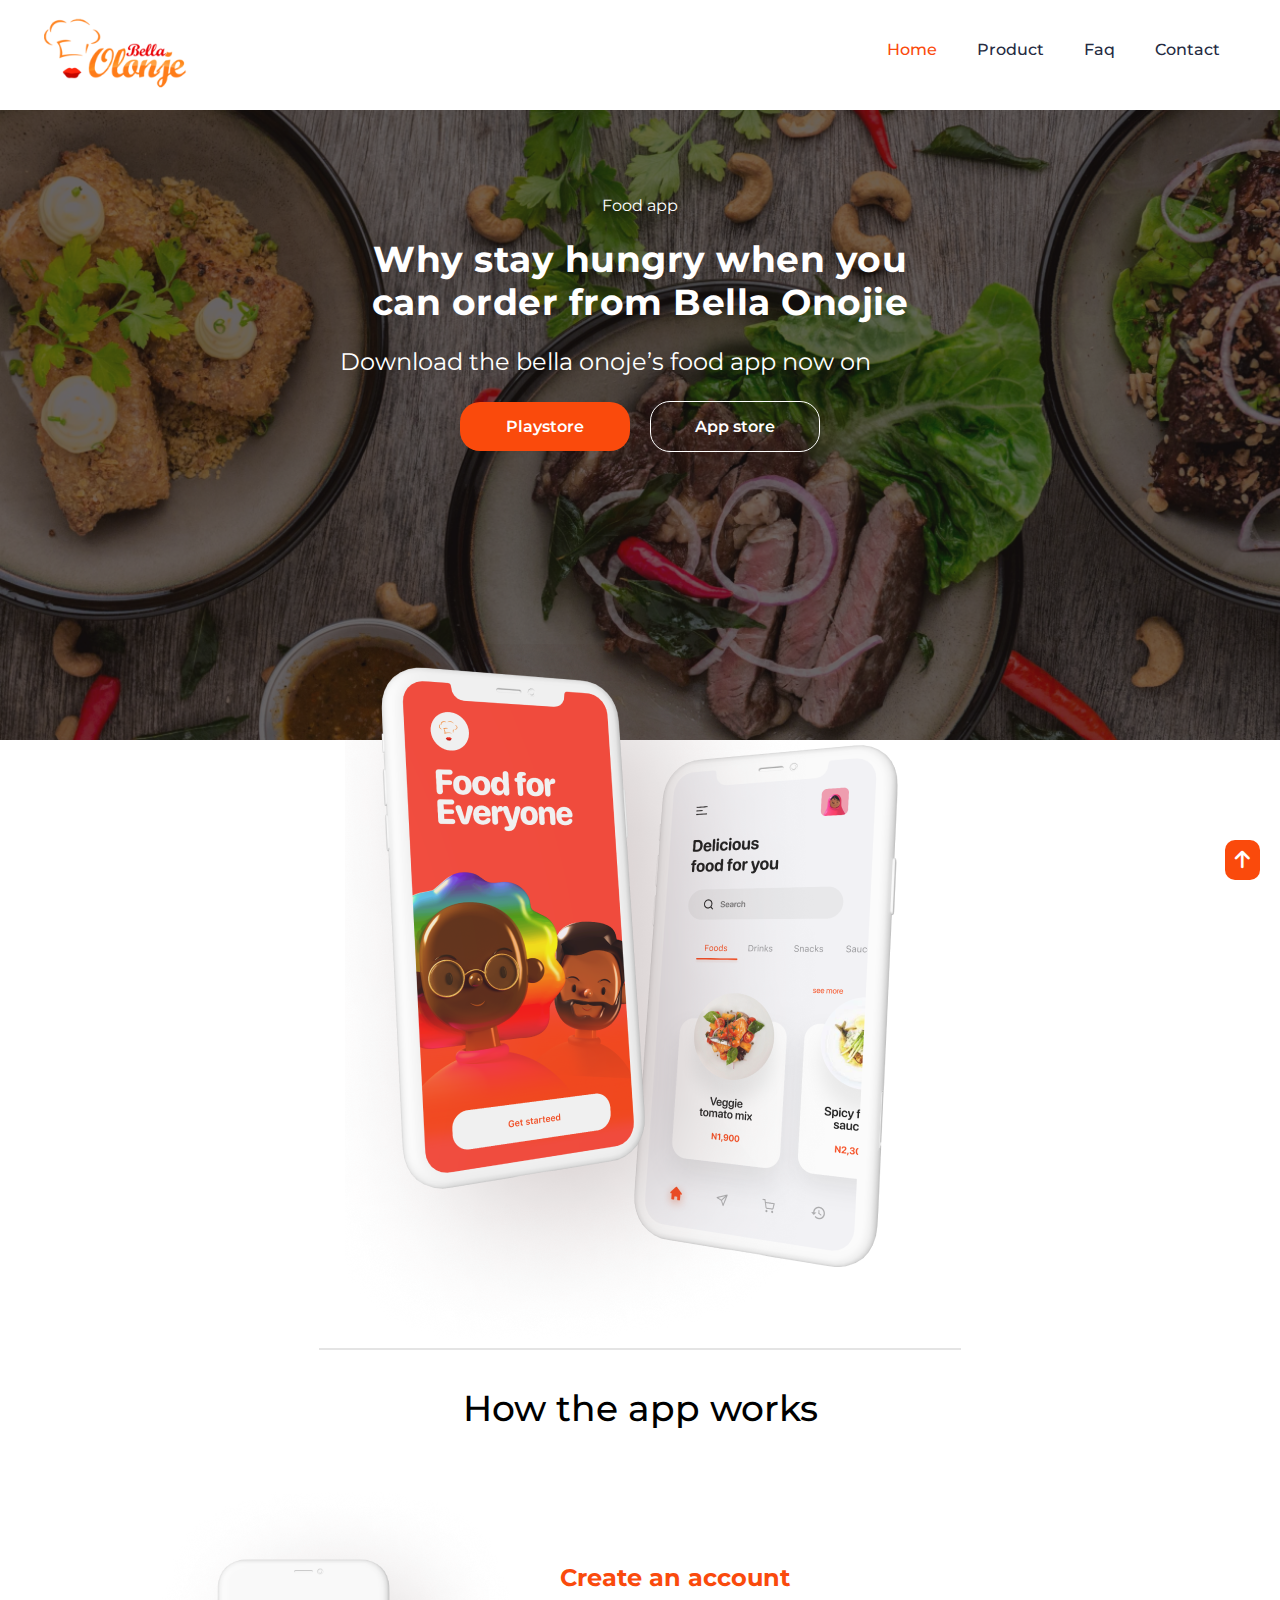
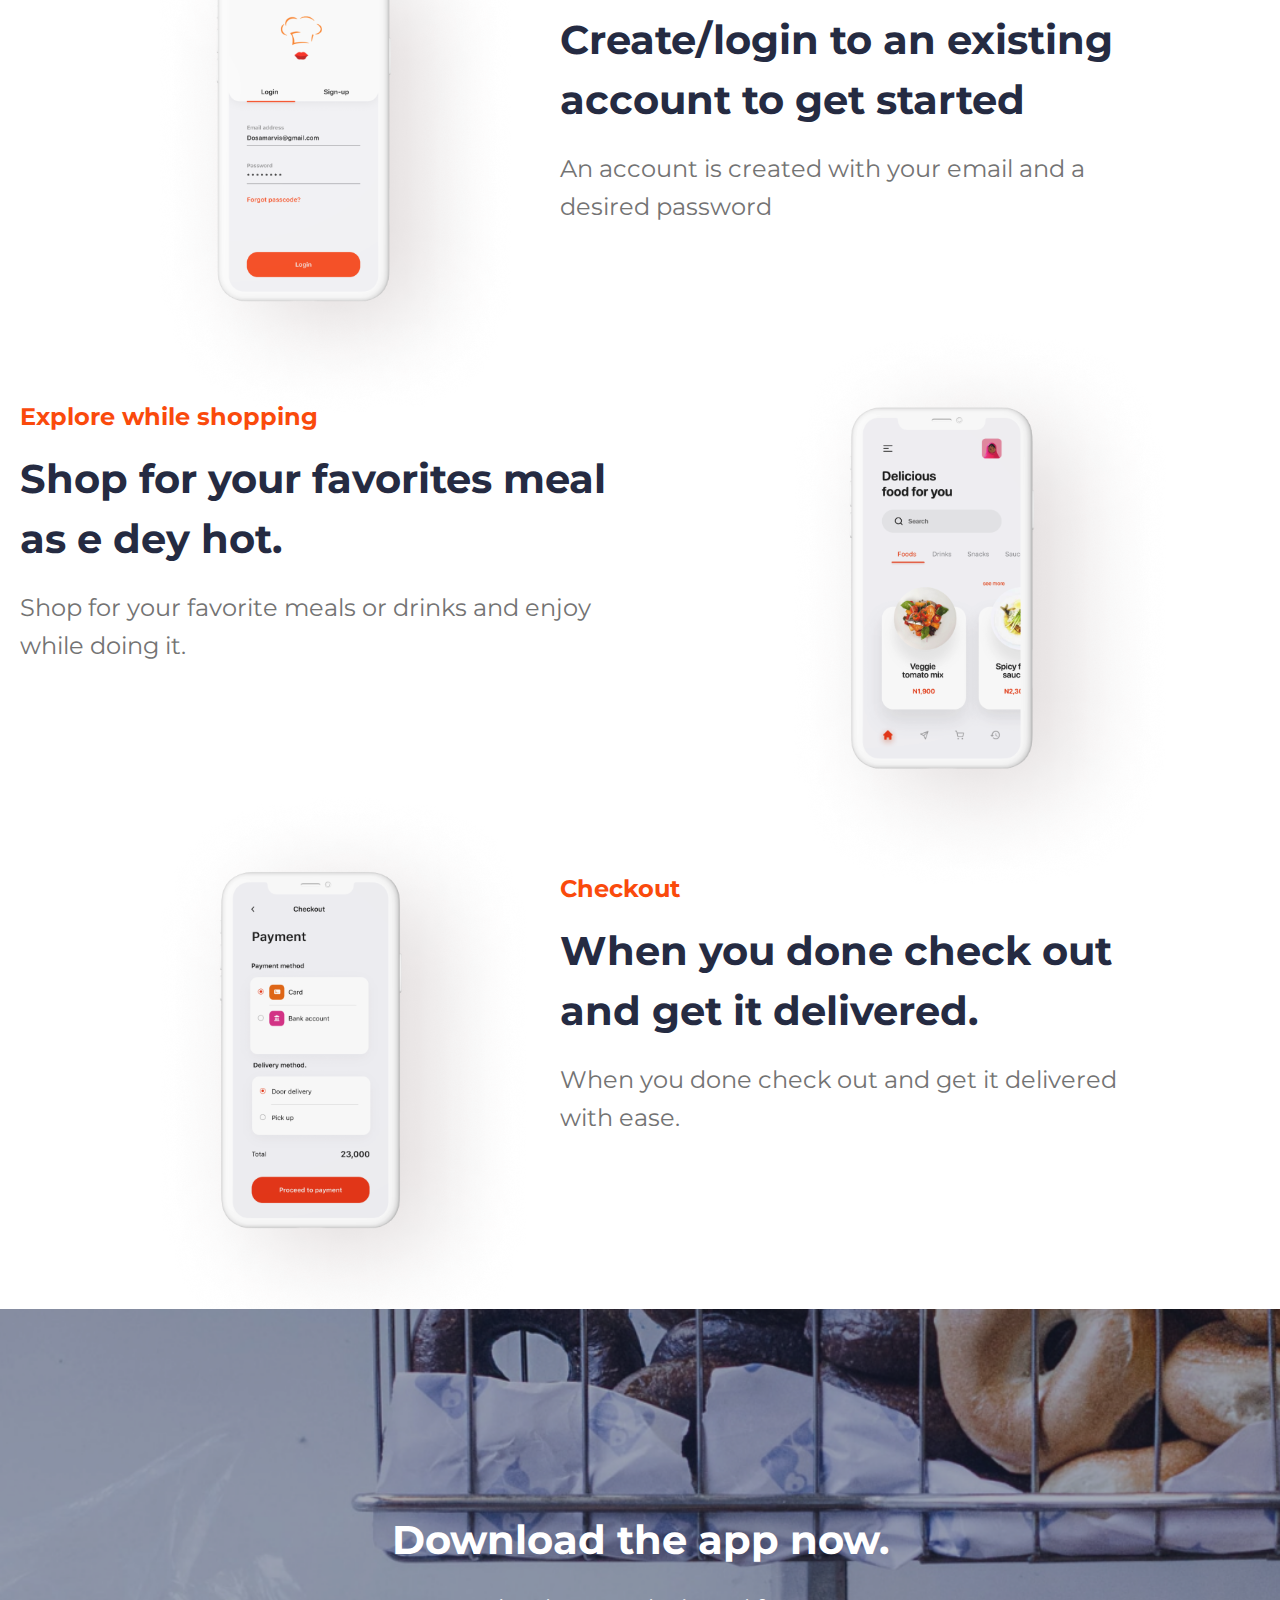
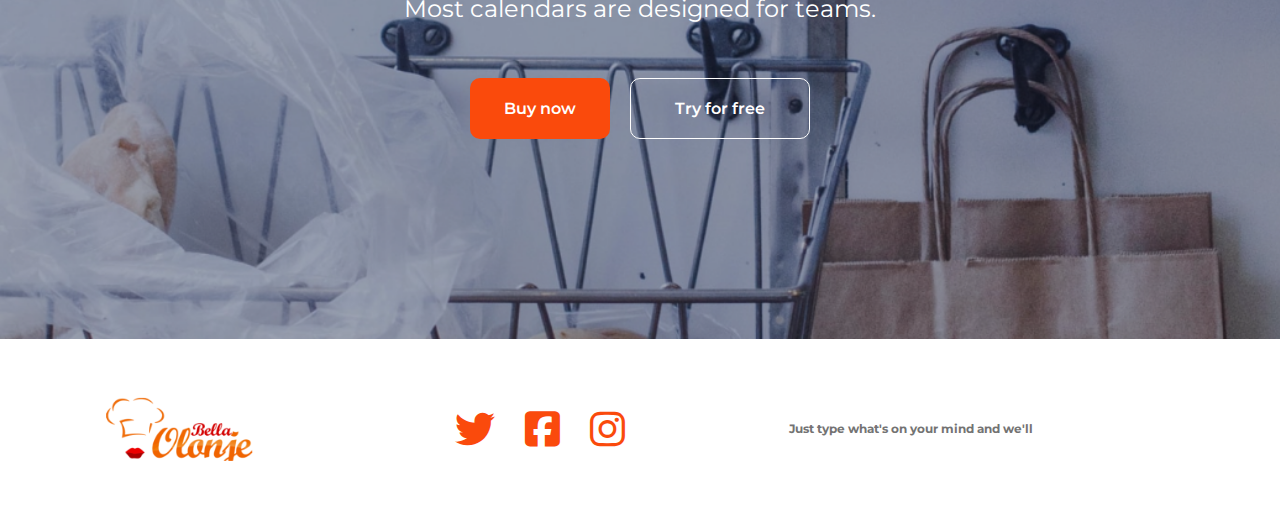
==== commit 0c08ec06: "added optimized photos" ====
--- a/index.html
+++ b/index.html
@@ -72,21 +72,28 @@
         </section>
 
         <div class="image-container">
-          <img
-            role="img"
-            src="images/3_group-phone.png"
-            alt="Two mobile apps screen with get started and menu pages"
-          />
-          <!-- <img
-            src="images/3_phone-right.png"
-            alt="A mobile phone photo showing an app screen with menu"
-            class="phoneright"
-          /> -->
+          <picture>
+            <source
+              srcset="images2/3_group-phone-small.png"
+              media="(max-width:719px)"
+            />
+
+            <source
+              srcset="images2/3_group-phone-big.png"
+              media="(min-width:720px)"
+            />
+
+            <img
+              role="img"
+              src="images/3_group-phone.png"
+              alt="Two mobile apps screen with get started and menu pages"
+            />
+          </picture>
         </div>
 
         <hr class="custom-hr" />
         <!-- section 2 - apps introduction -->
-        <section role="complementary" class="apps-introduction">
+        <section role="region" class="apps-introduction">
           <p class="size3">How the app works</p>
 
           <div class="main-content">
@@ -100,12 +107,24 @@
               </p>
             </div>
             <div class="main-image">
-              <img
-                role="img"
-                src="images/4_apps-login.png"
-                alt="A mobile apps screen with login screen"
-                class="apps-login"
-              />
+              <picture>
+                <source
+                  srcset="images2/4_apps-login-small.png"
+                  media="(max-width:719px)"
+                />
+
+                <source
+                  srcset="images2/4_apps-login-big.png"
+                  media="(min-width:720px)"
+                />
+
+                <img
+                  role="img"
+                  src="images/4_apps-login.png"
+                  alt="A mobile apps screen with login screen"
+                  class="apps-login"
+                />
+              </picture>
             </div>
           </div>
 
@@ -122,12 +141,24 @@
               </p>
             </div>
             <div class="main-image-1">
-              <img
-                role="img"
-                src="images/5_apps-menu.png"
-                alt="A mobile apps screen with menu page"
-                class="apps-menu"
-              />
+              <picture>
+                <source
+                  srcset="images2/5_apps-menu-small.png"
+                  media="(max-width:719px)"
+                />
+
+                <source
+                  srcset="images2/5_apps-menu-big.png"
+                  media="(min-width:720px)"
+                />
+
+                <img
+                  role="img"
+                  src="images/5_apps-menu.png"
+                  alt="A mobile apps screen with menu page"
+                  class="apps-menu"
+                />
+              </picture>
             </div>
           </div>
 
@@ -143,12 +174,24 @@
             </div>
 
             <div class="main-image">
-              <img
-                role="img"
-                src="images/6_apps-payment.png"
-                alt="A mobile apps screen with payment page"
-                class="apps-payment"
-              />
+              <picture>
+                <source
+                  srcset="images2/6_apps-payment-small.png"
+                  media="(max-width:719px)"
+                />
+
+                <source
+                  srcset="images2/6_apps-payment-big.png"
+                  media="(min-width:720px)"
+                />
+
+                <img
+                  role="img"
+                  src="images/6_apps-payment.png"
+                  alt="A mobile apps screen with payment page"
+                  class="apps-payment"
+                />
+              </picture>
             </div>
           </div>
         </section>
@@ -184,7 +227,9 @@
           <i class="fa-brands fa-instagram media-icon"></i>
         </div>
         <p class="footertext">Just type what's on your mind and we'll</p>
-        <a href="#top"><i class="fa-solid fa-arrow-up"></i></a>
+        <a href="#top" aria-label="Back to top"
+          ><i class="fa-solid fa-arrow-up"></i
+        ></a>
       </footer>
     </div>
   </body>
--- a/css/main.css
+++ b/css/main.css
@@ -10,7 +10,7 @@
 /* Fix contrast */
 
 a:focus{
-    outline: 5px solid black;
+    outline: 3px solid black;
   }
    
 button:focus {
@@ -68,7 +68,8 @@
 .style2:hover,
 .style3:hover,
 .style4:hover {
-    background-color: rgb(2, 68, 0);
+    cursor: pointer;
+    background-color: rgb(0, 98, 0);
     transform: scale(1.1) ;
 }
 
@@ -312,7 +313,7 @@
     font-weight: bold;
 }
 
-/* style back to top logo */
+/* style back to top logo to enhance the user experience of site */
 .fa-arrow-up {
     position: fixed;
     bottom: 20px; 
@@ -330,11 +331,29 @@
     transform: scale(1.2);
 }
 
-
 /**********************************************************************/
-/*** iPad & Desktop style - 820px above***/
+/*** Font in Table style ***/
 /**********************************************************************/
-@media screen and (min-width: 415px) {
+@media screen and (min-width: 720px) and (max-width: 819px) {
+    
+    h2 {
+        font-size: 24px;
+    }
+    
+    h3 {
+        font-size: 30px;
+    }
+
+    .size2 {
+        font-size: 20px;
+    }
+
+}
+
+/**********************************************************************/
+/*** Desktop style - 820px above ***/
+/**********************************************************************/
+@media screen and (min-width: 720px) {
 
 /* style the navigation menu */
 nav {
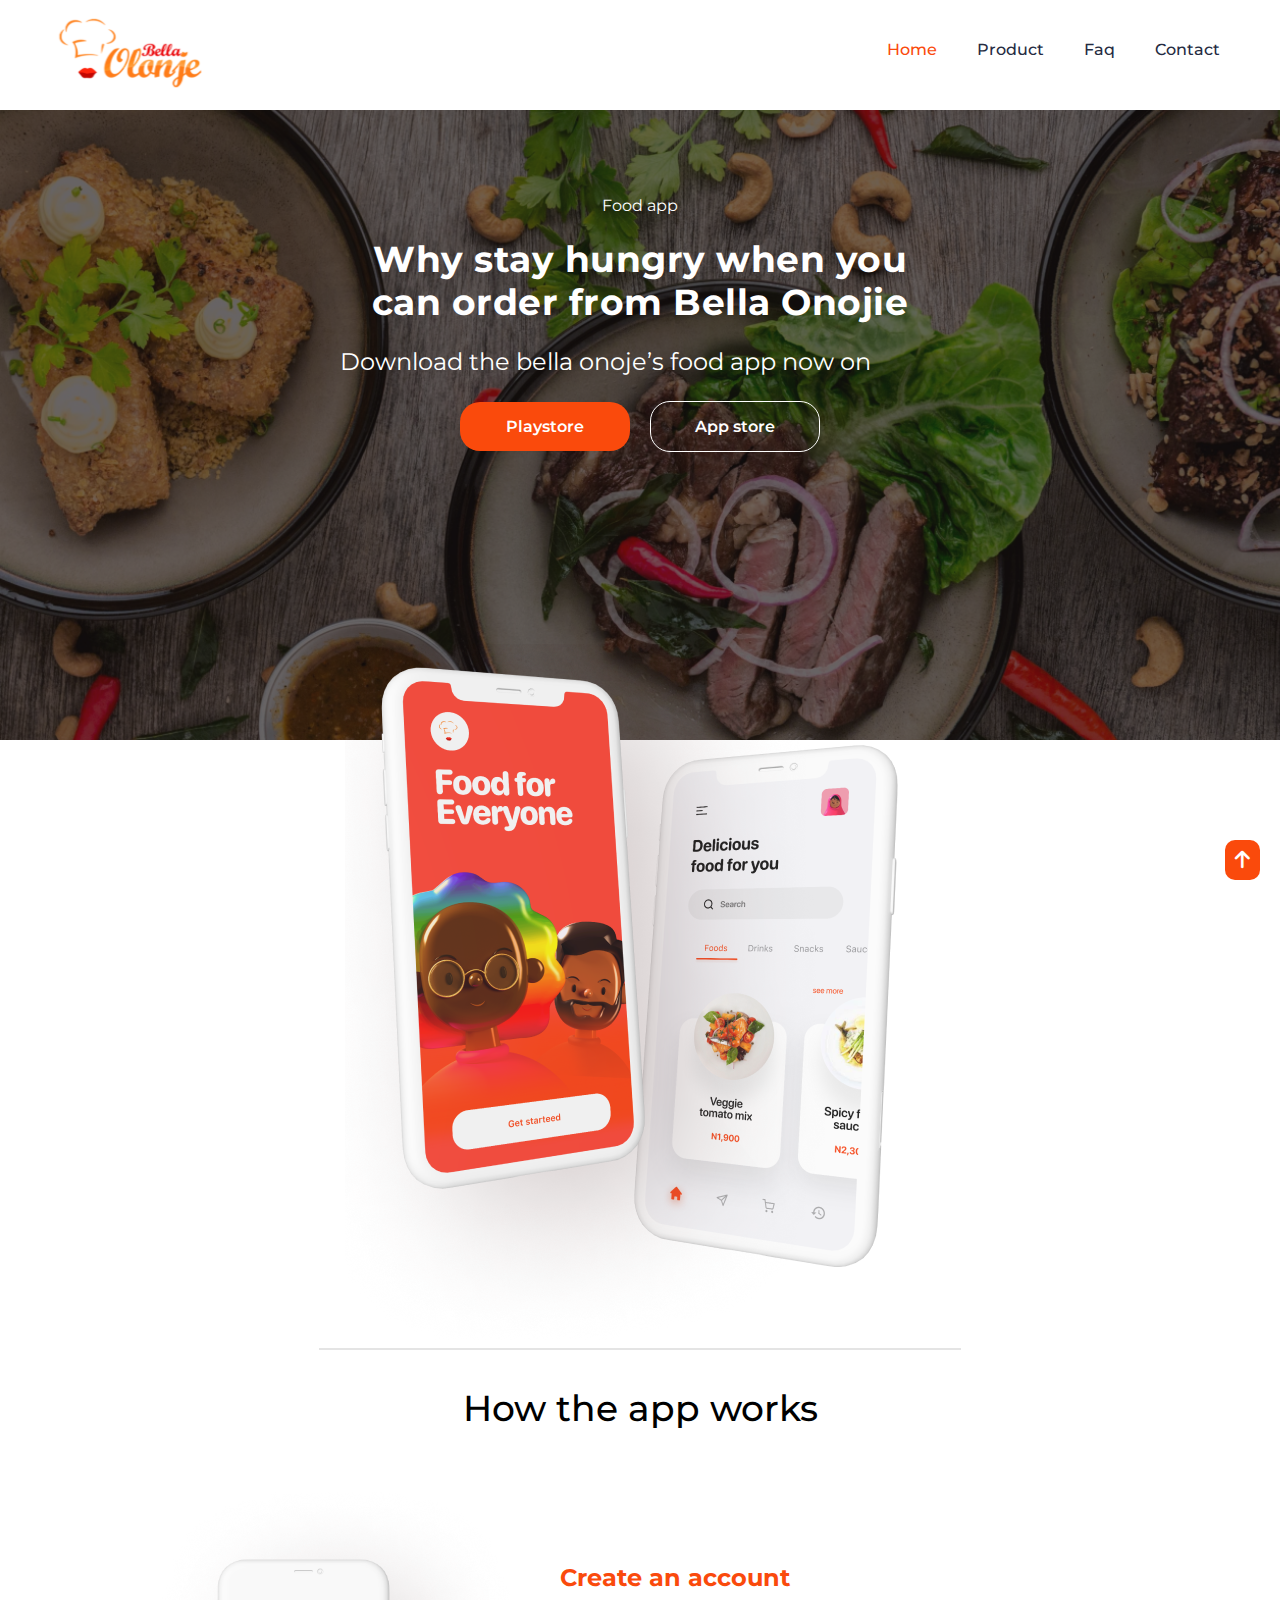
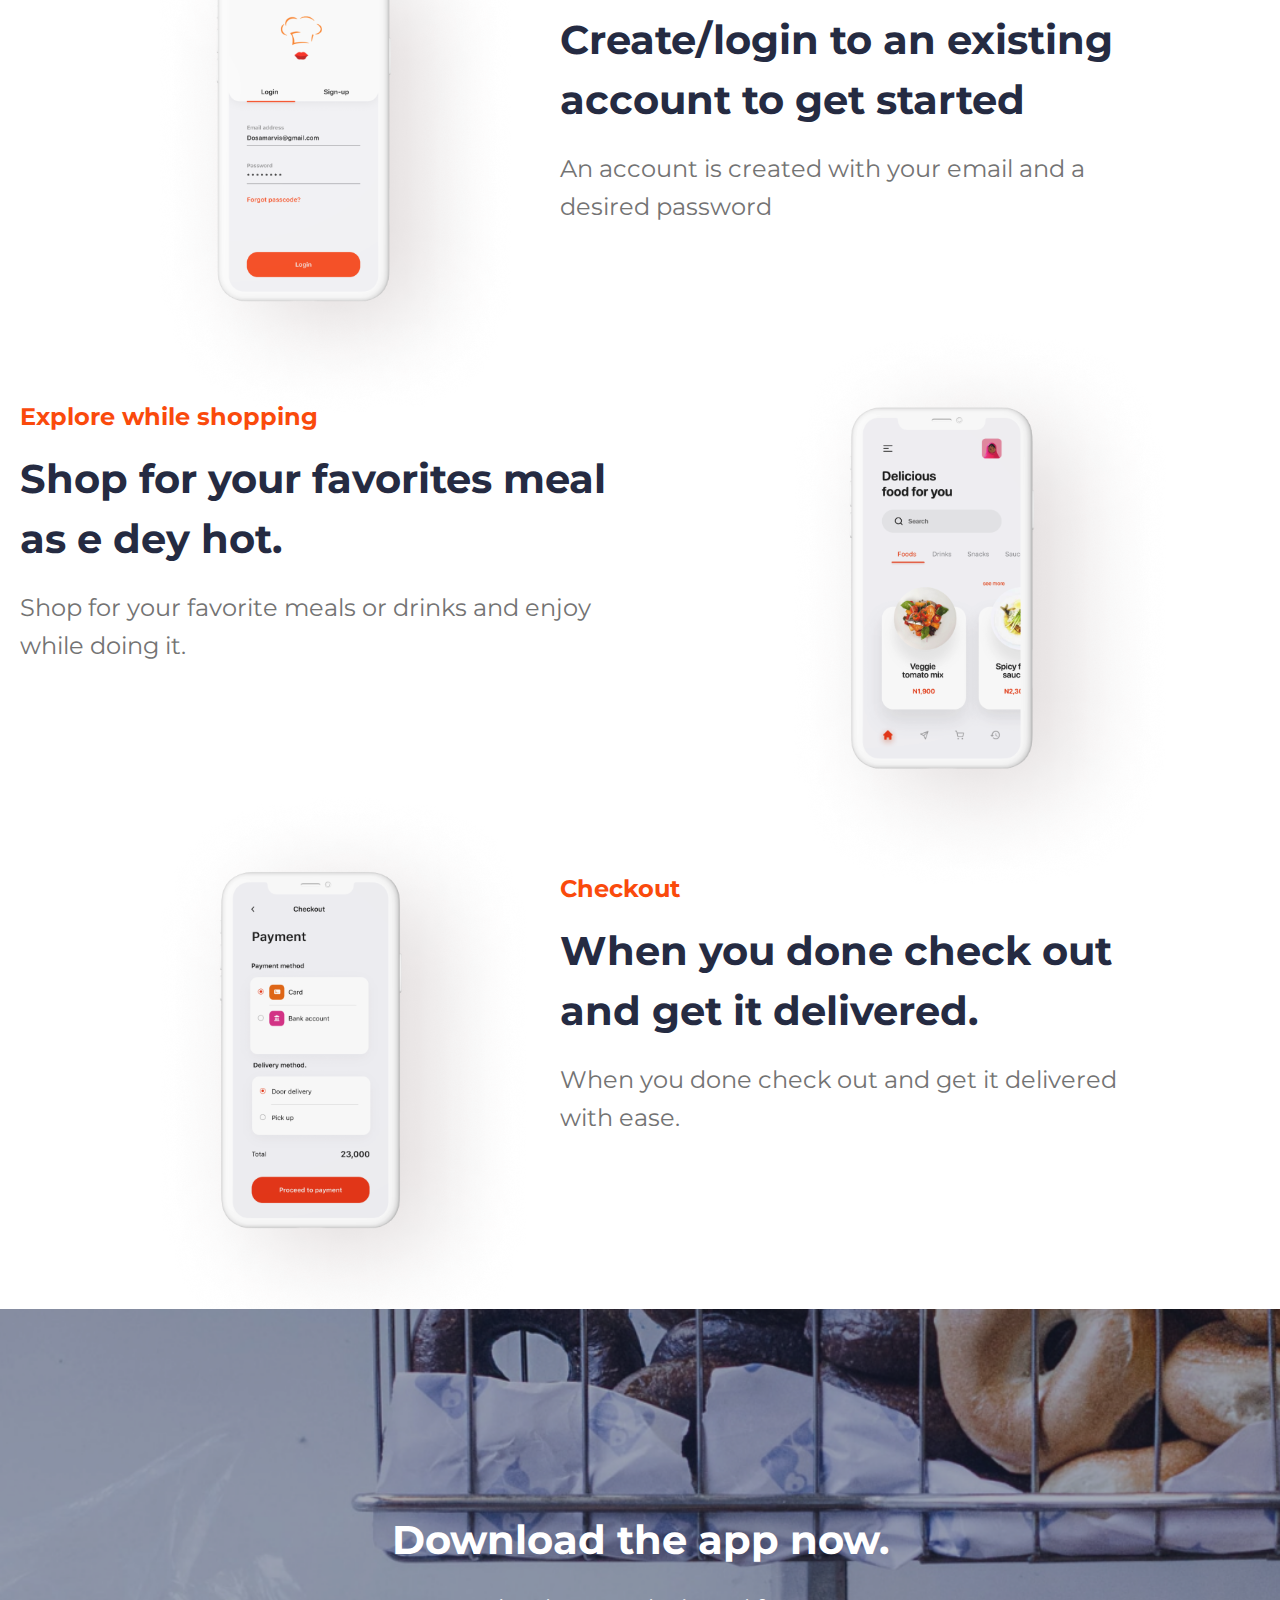
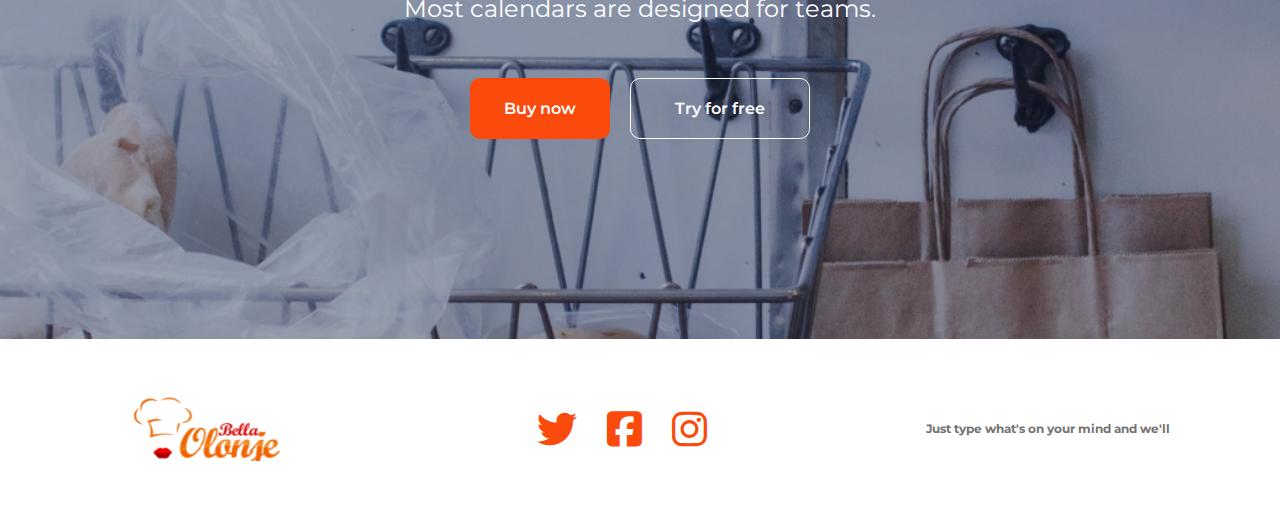
==== commit 4619f131: "add svg image, updated html & css" ====
--- a/index.html
+++ b/index.html
@@ -31,7 +31,7 @@
         <nav role="navigation" class="navbar" id="main-nav">
           <img
             role="img"
-            src="images/1_logo.png"
+            src="images/1_logo.svg"
             alt="logo"
             class="header-logo"
           />
@@ -217,7 +217,7 @@
       <footer role="contentinfo" class="footer">
         <img
           role="img"
-          src="images/8_footer-logo.png"
+          src="images/8_footer-logo.svg"
           alt="footer logo"
           class="footer-logo"
         />
@@ -227,10 +227,10 @@
           <i class="fa-brands fa-instagram media-icon"></i>
         </div>
         <p class="footertext">Just type what's on your mind and we'll</p>
-        <a href="#top" aria-label="Back to top"
-          ><i class="fa-solid fa-arrow-up"></i
-        ></a>
       </footer>
+      <a href="#top" aria-label="Back to top"
+        ><i class="fa-solid fa-arrow-up"></i
+      ></a>
     </div>
   </body>
 </html>
--- a/css/main.css
+++ b/css/main.css
@@ -1,6 +1,7 @@
 /*** Global style ***/
 .container {
     max-width: 1440px;
+    min-width: 414px;
     font-family: "Montserrat", sans-serif;
     font-size: 12px;
     margin: auto;
@@ -220,7 +221,7 @@
     display: flex;
     justify-content: center;
     margin-top: 0;
-    /* margin-top: -6rem*/
+    margin-top: 1rem;
     /* margin-left: -3rem; */
     max-width: 100%;
   } 
@@ -351,7 +352,7 @@
 }
 
 /**********************************************************************/
-/*** Desktop style - 820px above ***/
+/*** Table & Desktop style - 720px above ***/
 /**********************************************************************/
 @media screen and (min-width: 720px) {
 
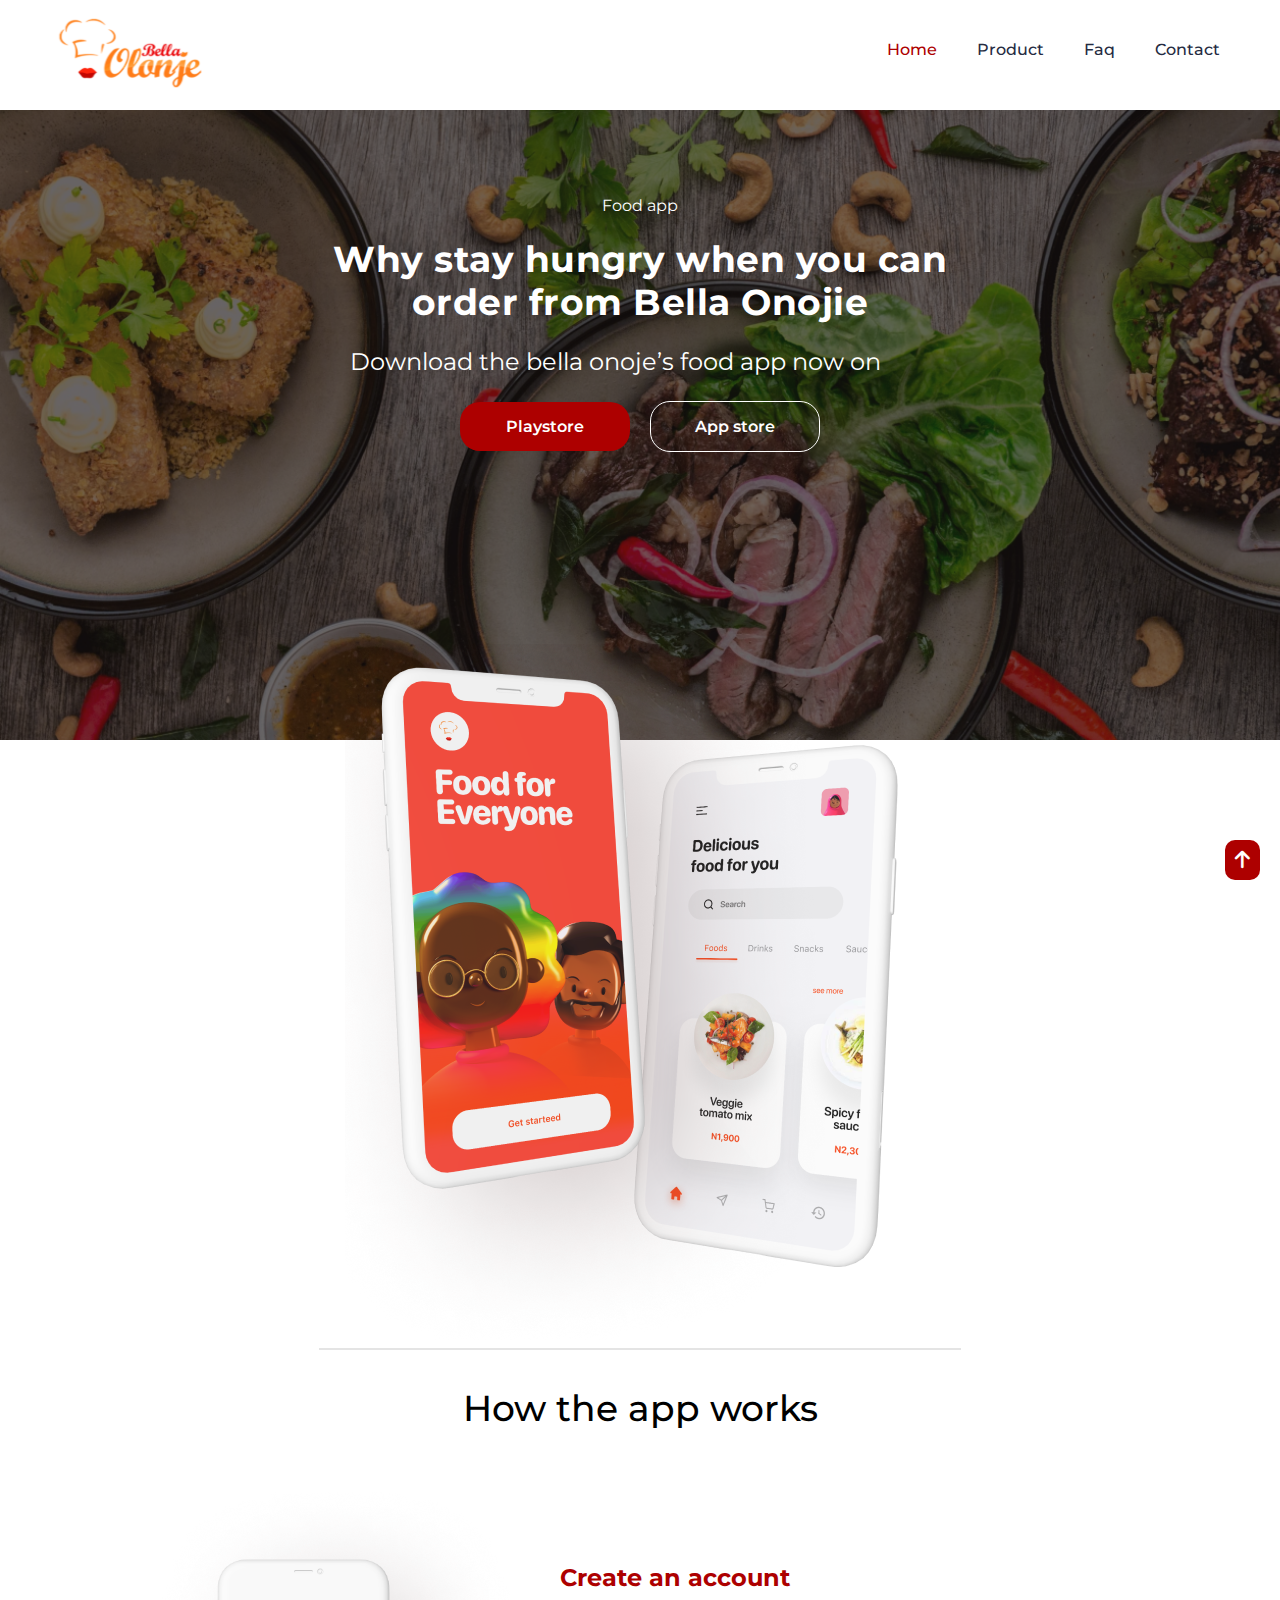
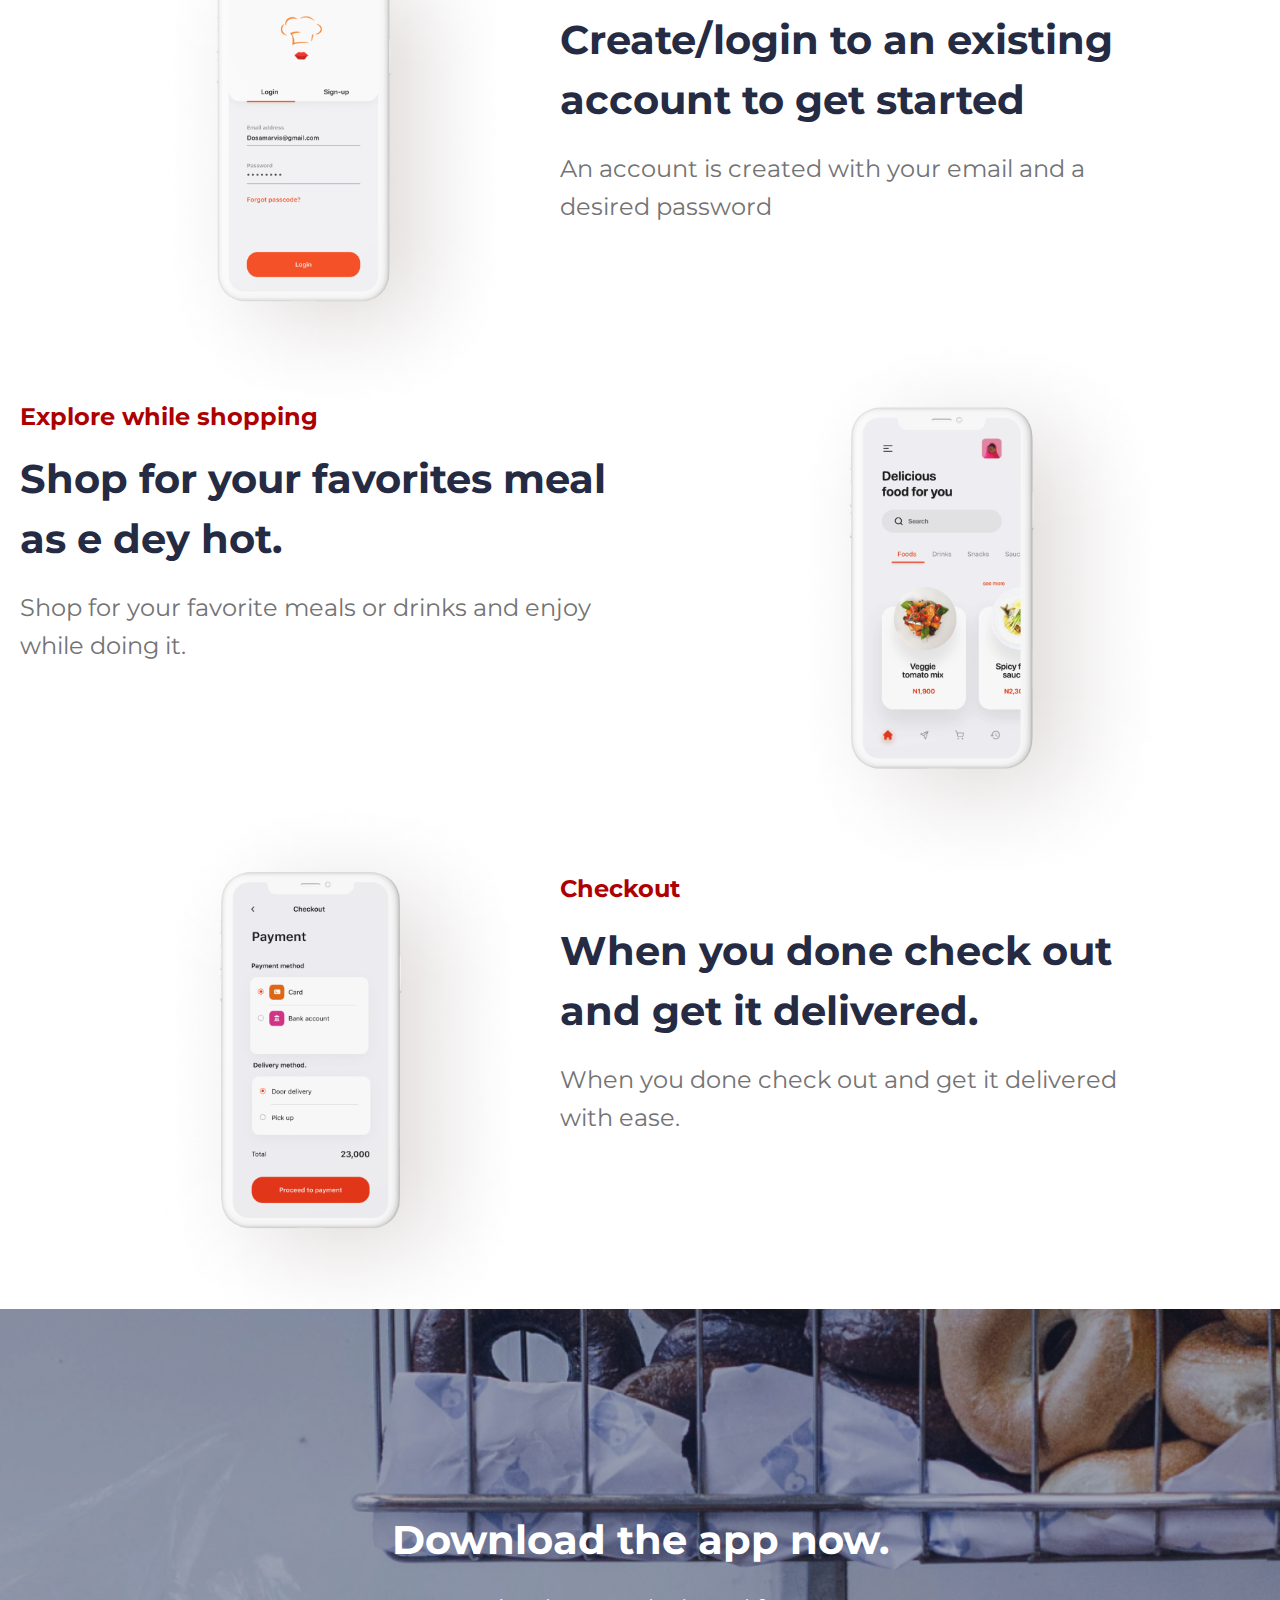
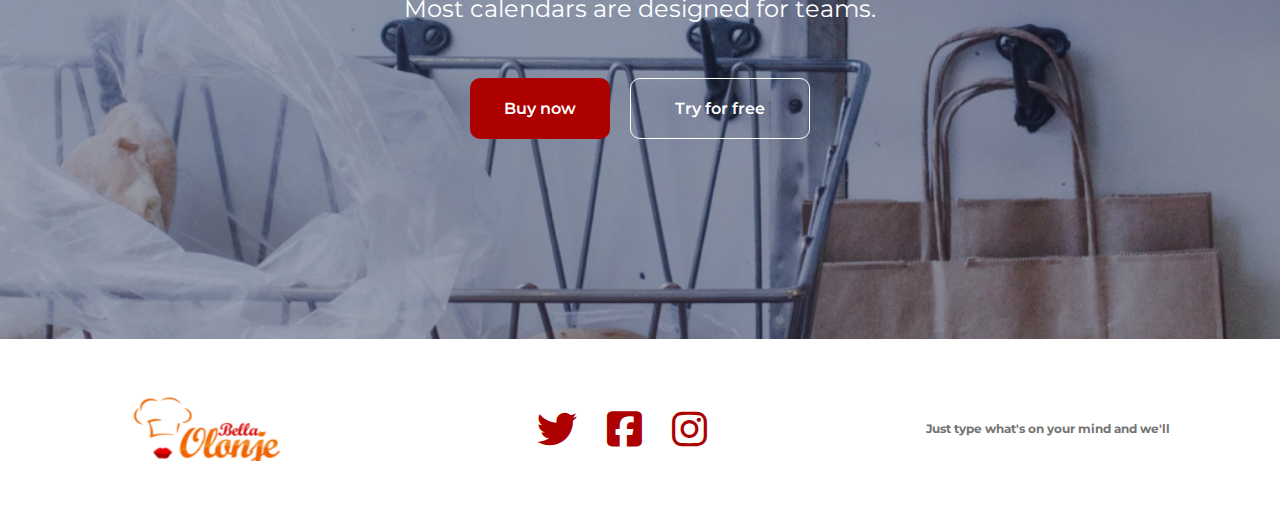
==== commit 0741703e: "adjusted contrast - changed color" ====
--- a/index.html
+++ b/index.html
@@ -32,7 +32,7 @@
           <img
             role="img"
             src="images/1_logo.svg"
-            alt="logo"
+            alt="A company logo of Bella Onojie"
             class="header-logo"
           />
           <!-- add checkbox to show or hide the menu -->
@@ -40,9 +40,10 @@
           <input type="checkbox" id="clickbox" />
           <label for="clickbox" class="menubtn">
             <i class="fa-solid fa-bars"></i>
+            <span class="screenreader">Menu</span>
           </label>
 
-          <ul role="menubar" class="menu">
+          <ul class="menu">
             <li><a class="active" href="index.html">Home</a></li>
             <li><a href="product.html">Product</a></li>
             <li><a href="#">Faq</a></li>
--- a/css/main.css
+++ b/css/main.css
@@ -32,7 +32,7 @@
   .skip-links a{
     position: absolute;
     top: -5em;
-    background-color: #FA4A0C;
+    background-color: #AD0000; 
     color:white;
     padding: 1em 1em;
     font-weight: bold;
@@ -102,7 +102,7 @@
 
 nav ul li a:hover, 
 nav ul li a.active {
-color: #FA4A0C;
+color: #AD0000; 
 }
 
 /* scroll the menu out */
@@ -136,6 +136,14 @@
     display:none;
   }
 
+/* add hidden text for screen reader */
+.screenreader {
+    position: absolute;
+    overflow: hidden;
+    display: none;
+}
+ 
+
 /*** style font ***/
 .size1 {
     font-size:16px;
@@ -165,7 +173,7 @@
 
 
 h2 {
-    color: #FA4A0C; 
+    color: #AD0000; 
     font-size: 24px;
     font-weight: bold;
     padding: 20px;
@@ -181,7 +189,7 @@
 
 /*** style banner button ***/
 .style1 {
-    background-color: #FA4A0C;
+    background-color: #AD0000; 
     color: white;
     font-weight: 600;
     border-radius: 20px;
@@ -194,10 +202,10 @@
 
 .style2 {
     background-color: transparent;
-    color: #FA4A0C;
+    color: #AD0000; 
     font-weight: 600;
     border-radius: 20px;
-    border: 1px solid #FA4A0C;
+    border: 1px solid #AD0000; 
     font-family: "Montserrat";
     font-size: 16px;
     padding:15px 20px;
@@ -258,7 +266,7 @@
 
 /* style button in download-apps section */
 .style3 {
-    background-color: #FA4A0C;
+    background-color: #AD0000; 
     color: white;
     font-weight: 600;
     border-radius: 10px;
@@ -297,7 +305,7 @@
 }
 
 .media-icon {
-    color:#FA4A0C; 
+    color:#AD0000; 
     font-size: 40px;
     text-align: center;
     cursor: pointer;
@@ -322,7 +330,7 @@
     color: white;
     font-size: 20px;
 
-    background-color:#FA4A0C;
+    background-color:#AD0000; 
     padding: 10px;
     border-radius: 10px; 
     cursor: pointer;
@@ -387,7 +395,7 @@
   
 nav ul li a:hover, 
 nav ul li a.active {
-    color: #FA4A0C;
+    color: #AD0000; 
 }
 
 /* hide menu icon in ipad & desktop */
@@ -413,13 +421,15 @@
     justify-content: center;
     align-items: center;
     z-index: 1;
+    background-color: rgba(0, 0, 0, 0.5);
 }
 
 /* change font color */
 .banner-container h1 {
     color: white;
-    max-width: 600px;
     letter-spacing:0.5px;
+    padding-left:20%;
+    padding-right: 20%;
 }
 
 .style2 {
@@ -431,6 +441,12 @@
 .bannertext{
     position: absolute;
     top:4rem;
+}
+
+.bannertext>.size2{
+padding-left:20%;
+padding-right: 20%;
+text-align: center;
 }
 
 /* change button position */
@@ -472,14 +488,14 @@
 
 .size2 {
     padding-left: 0px;
+    max-width: 600px;
     text-align: left;
-    max-width: 600px;;
 }
 
 h2, h3 {
     text-align: left;
     padding-left: 0px;
-    max-width: 600px;;
+    max-width: 600px;
 }
 
 /* style the 2nd part of main content */
@@ -516,16 +532,18 @@
     flex-direction: column;
     justify-content: center;
     align-items: center;
+    background-color: rgba(0, 0, 0, 0.5);
 }
 
 /* adjust position and color */
 .whitefont {
     margin: 0px 40px 0px 40px;
-}
+}    
 
 .greyfont {
     color:white;
     margin: 20px 50px 50px 50px;
+}
 }
 
 /*** style footer ***/
@@ -549,5 +567,5 @@
     margin: 0;
 }
 
-}    
-
+
+
